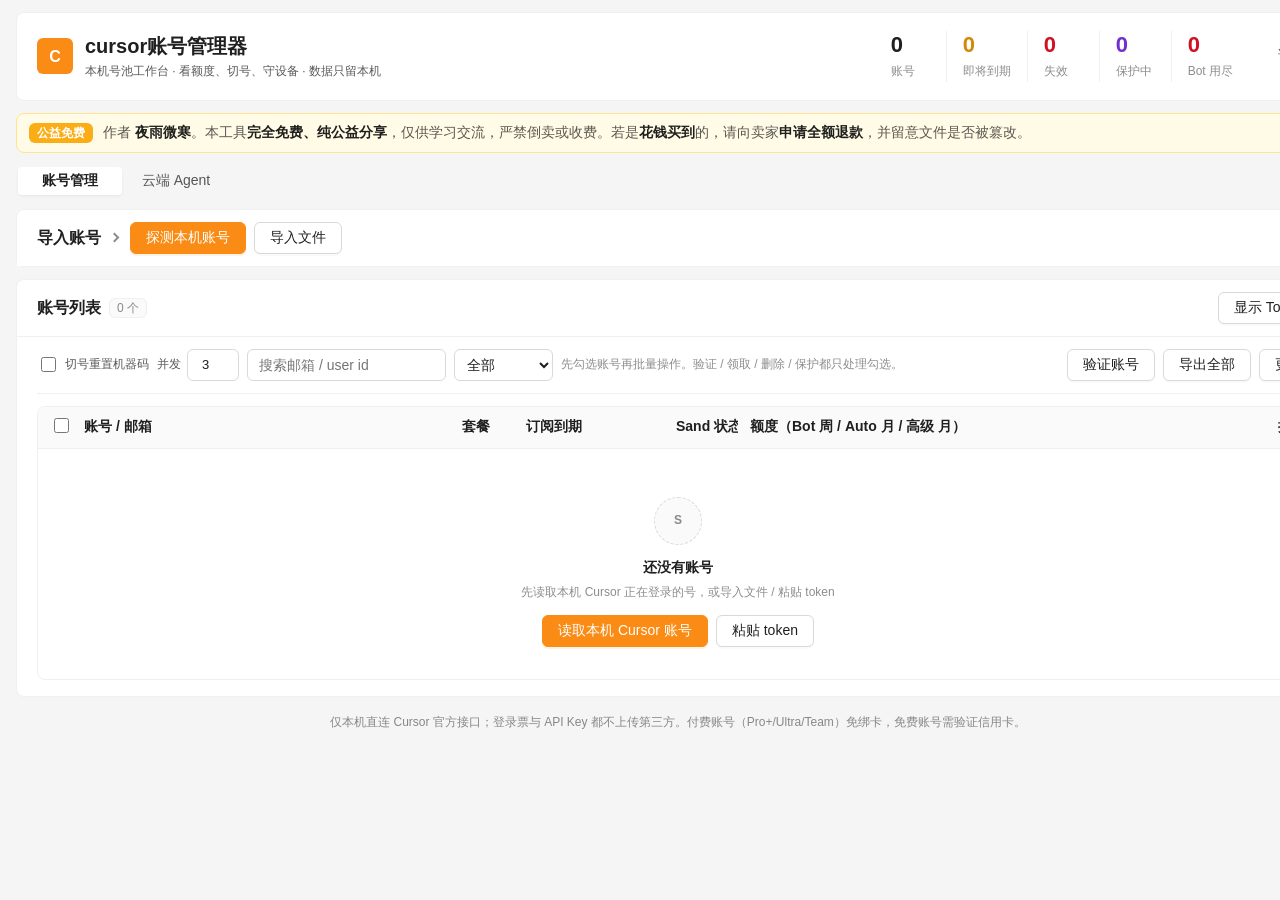
==== web/index.html @ 1f581cea "Add Grok Bot login, ops UI polish, and macOS packaging improvements. Support writing Grok Bot native" ====
<!doctype html>
<html lang="zh-CN">
<head>
<meta charset="utf-8" />
<meta name="viewport" content="width=device-width, initial-scale=1" />
<title>cursor账号管理器</title>
<link rel="stylesheet" href="style.css" />
</head>
<body>
  <main>
    <header class="glass hero">
      <div class="hero-title">
        <div class="logo">C</div>
        <div>
          <h1>cursor账号管理器 <span class="ver" id="appVersion"></span></h1>
          <p class="sub">本机号池工作台 · 看额度、切号、守设备 · 数据只留本机</p>
        </div>
      </div>
      <div class="hero-side">
        <div class="hero-stats">
          <div class="stat" data-filter="all" role="button" tabindex="0" title="显示全部账号"><b id="statTotal">0</b><span>账号</span></div>
          <div class="stat" data-filter="expiring" role="button" tabindex="0" title="只看 7 天内到期"><b id="statExpiring">0</b><span>即将到期</span></div>
          <div class="stat" data-filter="dead" role="button" tabindex="0" title="只看失效"><b id="statDead">0</b><span>失效</span></div>
          <div class="stat" data-filter="guarding" role="button" tabindex="0" title="只看保护中"><b id="statGuard">0</b><span>保护中</span></div>
          <div class="stat" data-filter="botFull" role="button" tabindex="0" title="只看 Bot 用尽"><b id="statBotFull">0</b><span>Bot 用尽</span></div>
        </div>
        <button type="button" class="btn ghost icon-btn" id="btnHelp" title="使用说明">说明</button>
      </div>
    </header>

    <div class="notice glass" id="freeNotice" role="note">
      <span class="notice-tag">公益免费</span>
      <span>作者 <b>夜雨微寒</b>。本工具<b>完全免费、纯公益分享</b>，仅供学习交流，严禁倒卖或收费。若是<b>花钱买到</b>的，请向卖家<b>申请全额退款</b>，并留意文件是否被篡改。</span>
      <button type="button" class="btn ghost tiny" id="btnHideNotice">收起</button>
    </div>

    <nav class="tab-bar glass" role="tablist" aria-label="功能页">
      <button type="button" class="tab-btn active" id="tabAccounts" role="tab" aria-selected="true" aria-controls="paneAccounts" data-tab="accounts">账号管理</button>
      <button type="button" class="tab-btn" id="tabAgents" role="tab" aria-selected="false" aria-controls="paneAgents" data-tab="agents">云端 Agent</button>
    </nav>

    <div class="tab-pane" id="paneAccounts" role="tabpanel" aria-labelledby="tabAccounts">
    <section class="glass card is-collapsed" id="importCard">
      <div class="card-head">
        <button type="button" class="card-toggle" id="btnToggleImport" aria-expanded="false" aria-controls="importBody" title="展开或收起导入框">
          <span class="card-toggle-title">导入账号</span>
          <span class="chev" aria-hidden="true"></span>
        </button>
        <div class="actions">
          <button class="btn primary" id="btnDetectLocal">探测本机账号</button>
          <button class="btn" id="btnImportFile">导入文件</button>
        </div>
      </div>
      <div class="import-body" id="importBody">
      <div class="dropzone">
        <textarea id="tokenInput" spellcheck="false"
          placeholder="粘贴 token，每行一个。支持：&#10;邮箱----user_01XXXX::eyJ...&#10;user_01XXXX::eyJ... 或裸 JWT&#10;也可直接粘贴 JSON / 点「导入文件」。"></textarea>
      </div>
      <div class="row-actions">
        <button class="btn primary" id="btnAddText">添加到列表</button>
        <label class="conc" title="导入后立刻联网验证这些号：是否有效、邮箱、套餐、订阅剩余时间、Bot / Auto / 高级 用量">
          <input type="checkbox" id="autoVerifyChk" checked /> 导入后自动验证
        </label>
        <span class="hint" id="importHint">支持批量多行或多个 JSON；「邮箱----token」会直接认出邮箱。</span>
      </div>
      </div>
    </section>

    <section class="glass card" id="accountsCard">
      <div class="card-head">
          <h2>账号列表 <span class="pill idle" id="countPill">0 个</span> <span class="pill guard" id="guardGlobal" role="button" tabindex="0" title="本机设备保护运行中：点击从右侧打开抽屉。关闭抽屉不会停止保护。" hidden></span></h2>
          <div class="actions">
            <button type="button" class="btn" id="btnShowTokens" aria-pressed="false" title="在账号格分别显示 Worksession token 与 refresh_token，可单独复制">显示 Token</button>
          </div>
      </div>
      <div class="toolbar">
        <div class="toolbar-opts">
          <label class="conc" title="切号时同时重置本机机器码，防止多个小号被 Cursor 关联">
            <input type="checkbox" id="resetMidChk" /> 切号重置机器码
          </label>
          <label class="conc">并发
            <input type="number" id="concInput" min="1" max="10" value="3" />
          </label>
          <input type="search" id="acctSearch" placeholder="搜索邮箱 / user id" autocomplete="off" />
          <select id="acctFilter" title="筛选账号。付费含 Pro / Pro+ / Ultra / Team；Free 只含已验证的免费套餐">
            <option value="all">全部</option>
            <option value="paid">付费账户</option>
            <option value="free">Free 账号</option>
            <option value="local">本机</option>
            <option value="guarding">保护中</option>
            <option value="dead">失效</option>
            <option value="expiring">即将到期</option>
            <option value="botFull">Bot 用尽</option>
            <option value="card">需绑卡</option>
          </select>
          <span class="hint" id="selHint">先勾选账号再批量操作。验证 / 领取 / 删除 / 保护都只处理勾选。</span>
        </div>
        <div class="toolbar-acts">
          <button class="btn" id="btnVerify" title="验证勾选账号是否有效，并刷新邮箱、套餐、订阅剩余、三池用量、云端登录会话。不做领取。">验证账号</button>
          <button class="btn" id="btnExport" title="全部导出为 txt：先按套餐分大类，大类里再分「未用 Bot / 已用 Bot / 不续费」">导出全部</button>
          <details class="toolbar-more" id="toolbarMore">
            <summary class="btn">更多</summary>
            <div class="toolbar-more-menu">
              <button type="button" class="btn" id="btnClaimAll" title="给勾选账号领取 Sand（Grok Bot）资格；已开通的会跳过">批量领取</button>
              <button type="button" class="btn" id="btnGuardSel" title="给勾选账号开启本机设备保护">批量保护</button>
              <button type="button" class="btn" id="btnGuardStopSel" title="停止勾选账号的本机设备保护">停止选中保护</button>
              <button type="button" class="btn danger" id="btnRemoveSel" title="删除勾选的账号">删除选中</button>
              <button type="button" class="btn danger" id="btnClear" title="清空列表里的全部账号">清空全部</button>
            </div>
          </details>
        </div>
      </div>
      <div class="progress-wrap" id="progressWrap" hidden>
        <div class="progress"><i id="progressBar"></i></div>
        <span class="hint" id="progressText"></span>
      </div>
      <div class="table-wrap">
        <table>
          <thead>
            <tr>
              <th class="col-chk"><input type="checkbox" id="chkAll" title="全选/取消" /></th>
              <th class="sortable" data-sort="added" title="本机当前登录的账号固定在最上面，其余按导入时间，新的在上">账号 / 邮箱</th>
              <th>套餐</th>
              <th class="sortable" data-sort="remain" title="按剩余时间排序">订阅到期</th>
              <th>Sand 状态</th>
              <th class="col-quota sortable" data-sort="bot" title="按 Bot 周用量排序">额度（Bot 周 / Auto 月 / 高级 月）</th>
              <th class="col-act">操作</th>
            </tr>
          </thead>
          <tbody id="rows"></tbody>
        </table>
        <div class="empty" id="emptyHint">
          <span class="empty-mark">S</span>
          <b>还没有账号</b>
          <span>先读取本机 Cursor 正在登录的号，或导入文件 / 粘贴 token</span>
          <div class="empty-acts">
            <button type="button" class="btn primary" id="btnEmptyDetect">读取本机 Cursor 账号</button>
            <button type="button" class="btn" id="btnEmptyPaste">粘贴 token</button>
          </div>
        </div>
        <div class="empty" id="filterEmpty" hidden>
          <b>没有符合条件的账号</b>
          <span>试试清空搜索或换一个筛选</span>
        </div>
      </div>
    </section>
    </div>

    <div class="tab-pane" id="paneAgents" role="tabpanel" aria-labelledby="tabAgents" hidden>
    <section class="glass card" id="agentsCard">
      <div class="card-head">
        <h2>云端 Agent <span class="pill idle" id="apiKeyCountPill">0 把密钥</span></h2>
      </div>
      <div class="dropzone">
        <textarea id="apiKeyInput" spellcheck="false"
          placeholder="粘贴 Cursor API Key，每行一把。形如 crsr_...&#10;在 Dashboard → API Keys 创建：https://cursor.com/dashboard/api"></textarea>
      </div>
      <div class="row-actions">
        <button class="btn primary" id="btnAddApiKey" title="用 /v1/me 校验后存到本机">添加密钥</button>
        <span class="hint">密钥只存本机（与账号同一目录，Windows 走 DPAPI）。上次粘贴的内容会留在输入框，完整密钥不会出现在下面的列表里。</span>
      </div>
      <div id="apiKeyList"></div>
      <div class="empty" id="apiKeyEmpty">
        <span class="empty-mark">A</span>
        <b>还没有 API Key</b>
        <span>粘贴 crsr_ 密钥后点「添加密钥」，即可列出并清理该账号下的云端 Agent</span>
      </div>
    </section>
    </div>

    <p class="foot">仅本机直连 Cursor 官方接口；登录票与 API Key 都不上传第三方。付费账号（Pro+/Ultra/Team）免绑卡，免费账号需验证信用卡。</p>
  </main>

  <div class="modal-mask" id="helpMask" hidden>
    <div class="modal glass">
      <h2>使用说明</h2>
      <div class="modal-body" id="helpIntro">
        <p>本工具由作者<b>夜雨微寒</b>制作，<b>完全免费</b>，token 只留本机、不上传。严禁倒卖或收费。</p>
        <div class="help-jobs" id="helpJobs"></div>
        <p class="hint">切号会关掉 Cursor；刷登录票会多一台 Desktop App；保护/踢设备不可逆。</p>
      </div>
      <p class="help-more-row"><button type="button" class="btn" id="btnHelpDetail">详细规则</button></p>
      <div class="modal-body" id="helpDetail" hidden>
        <p><b>公益免费声明</b></p>
        <p>本工具由作者<b>夜雨微寒</b>制作，完全免费、纯公益分享，仅供学习交流，严禁倒卖或收费。若你是<b>付费购买</b>得到的，请立即向卖家<b>申请退款</b>——作者夜雨微寒从不收费，付费即被倒卖，并注意甄别文件是否被篡改。</p>
        <p><b>领取规则（按套餐区分）</b></p>
        <ul>
          <li><b>免费 Free 账号</b>：领取 Sand 需要<b>自行手动绑定信用卡</b>。点该账号那一行的<b>「网页领取」</b>，会用它的登录态打开浏览器直接到领取页，你在浏览器里完成绑卡即可。</li>
          <li><b>Pro / Pro+ / Ultra 账号</b>：<b>套餐自带 Sand 资格</b>（Cursor 资格接口返回「付费套餐自动授予」），所以刚导入、一验证就显示「已开通 · 套餐自带」——这不是领取动作，验证是只读的。「领取」对这类号只是再确认一次，会提示「本来就已开通」。</li>
          <li><b>Team 账号</b>：走团队通道，「领取」会自动带 teamId 申请开通。</li>
        </ul>
        <p><b>常用操作</b></p>
        <ul>
          <li><b>导入账号</b>：粘贴 access_token / ws token / <code>邮箱----token</code>（每行一个），或「导入文件」选 cursor_accounts_*.json。导入后<b>自动验证</b>：识别邮箱、套餐、订阅剩余时间、三池用量。账号与状态都会自动保存，下次打开无需重导。</li>
          <li><b>验证账号</b>：只做检查，不领取（不会碰任何领取接口）。判定 token 是否有效（过期 / 被服务端拒绝会标「失效」），读取 Sand 资格状态、套餐、订阅剩余、三池用量。「Sand 状态」列的「已开通」来自 Cursor 的资格接口，下面小字会写「套餐自带」或「本次领取」。</li>
          <li><b>批量操作</b>：验证 / 领取 / 删除 / 保护都<b>只处理勾选</b>的账号，未勾选时按钮不可点。顶部「更多」里还有清空全部。</li>
          <li><b>删除选中</b>：删除勾选的账号；「清空全部」删列表里所有号（需确认个数）。</li>
          <li><b>探测 Refresh / 刷新登录票</b>：从本机 Cursor 或号池整行记录 refresh_token；「刷登录票」向官方 OAuth 换新票，不踢设备。「刷票并踢旧」必须先换票成功，再立刻踢掉本工具原来那条客户端（官方换票会新开一台 Desktop App）；不会踢 Cursor IDE。<b>切号</b>默认先换新票再写入本机 Cursor，这样「本机」会落在最新那台设备上；取消勾选「先刷新登录票」则只切列表里当前这张票。</li>
          <li><b>显示 Token</b>：点「账号列表」标题右侧的按钮，或某一行「登录票」菜单里的「显示 Token」。会分别展示 Worksession（<code>user_id::jwt</code>）和 Refresh，可单独复制。默认关闭。</li>
          <li><b>进控制台</b>：用该账号登录态打开隔离浏览器到 Cursor 控制台（dashboard/spending），可直接看用量 / 账单 / 设置。每个账号一个独立浏览器 profile，不影响你日常浏览器的登录。</li>
          <li><b>查看设备</b>：用该号已有的登录票（token）直接调官方接口，<b>不必每次浏览器登录</b>。对应 dashboard Settings → Active Sessions；可勾选后<b>踢掉所选</b>，也可单台踢下线（与官网 Revoke 相同，成功后应立刻从列表消失）。刷登录票新开的 Desktop App 会标<b>刚换票</b>，并排到本机 / 本工具后面、比其它设备靠前（官方接口通常把它放在列表末尾）。若被网站人机校验拦截，点一次<b>「打开 / 显示浏览器」</b>即可：每个账号只开一扇隔离窗口，之后检测和踢下线都复用它，不会每 30 秒再开新窗口。请保持 cursor.com 标签不要关。接口不提供电脑名或 IP。若该号正在本机 Cursor 登录，会用本机 JWT 的签发时间去对客户端创建时间：对上恰好一条就标<b>本机</b>（共号多台客户端时也能认），并记住这台机器的机器码与 sessionId；对不上才退回「一条客户端=本机 / 多条=可能是本机」。切号重置机器码后需重新对上一次。</li>
          <li><b>本机设备保护</b>：账号列表每行点「本机保护」从<b>右侧抽出抽屉</b>；<b>一键本机保护在抽屉里</b>，须先在本机 Cursor 登录该号。保护运行中也是打开抽屉，<b>停止保护在抽屉里</b>。开启前<b>勾选要保留的设备</b>，可用「全选保留 / 全不选 / 只留本机」，再点<b>立即删除未勾选</b>马上踢掉其余设备；也可设置<b>检测间隔（秒，默认 30）</b>后启动持续保护。抽屉里的<b>「检测登录时间」</b>会再弹一层设间隔（默认 120 秒）：把设备创建时间与本机现在比对，落在间隔内的标<b>刚登录</b>，并<b>清空原勾选、只勾这些刚登录设备</b>。<b>一键本机保护</b>用本机 Cursor 登录票的签发时间对上那条客户端，必要时连同本工具自己的会话一起保留，<b>不会再靠刷登录票认设备</b>。刷票会另开一条客户端，旧逻辑会把它当成「本机」把 Cursor 踢掉。对不上唯一一条 Cursor 客户端则不开保护。<b>可同时保护多个账号</b>：表格勾选后点「更多 → 批量保护」，每个号自动保留当前在线设备（有上次勾选则沿用），之后新登录会被踢；「停止选中保护」停勾选的号。顶部「保护中 N 个账号」可打开抽屉，多号时抽屉里可切换。点遮罩或「关闭」只收起抽屉，<b>不会停止保护</b>。保留名单不能为空；踢掉本工具自己用的那张登录票后，保护最多约 10 分钟失效并自动停止。重启本工具后需要重新点「本机保护」或再批量开启（会回填上次的勾选与间隔）。</li>
          <li><b>云端 Agent</b>：在顶部「云端 Agent」页。与登录票账号列表独立。把 Cursor Dashboard → <a href="https://cursor.com/dashboard/api" target="_blank" rel="noopener">API Keys</a> 里创建的用户密钥（<code>crsr_...</code>）粘贴进来，按密钥列出该账号下全部 Cloud Agent（含已归档）。列表每行可单独删除；「一键清理」会<b>永久删除</b>这把密钥下的全部 Agent，不可恢复，删除前会弹出数量确认。密钥只存本机、不上传；列表不显示完整密钥，输入框会记住上次粘贴的内容。</li>
        </ul>
        <p><b>额度怎么看</b></p>
        <ul>
          <li><b>Bot 周用量</b>：Sand（Grok Bot）专属额度，<b>每周重置</b>；来自 GetSandUsageStatus。</li>
          <li><b>Auto 月用量</b> / <b>高级(API) 月用量</b>：账单月内两个独立的池子，来自 usage-summary。三者互不相加；Cursor 自己的「总用量」是两池加权混合值，这里不再当用量显示。</li>
          <li><b>按量付费</b>：若出现「已扣 $x」，说明该号已开 on-demand 并产生了真实账单。</li>
        </ul>
      </div>
      <label class="modal-check"><input type="checkbox" id="helpHide" /> 不再显示</label>
      <div class="modal-actions"><button class="btn primary" id="helpOk">知道了</button></div>
    </div>
  </div>

  <div class="modal-mask" id="sessionMask" hidden>
    <div class="modal glass">
      <h2 id="sessionTitle">登录设备</h2>
      <p class="hint modal-sub" id="sessionSub"></p>
      <div class="modal-body" id="sessionBody"></div>
      <p class="hint modal-foot">对应 Settings → Active Sessions。刷票新开的客户端会标「刚换票」并排到前面。勾选后可「踢掉所选」，成功后应立刻从列表消失。接口不提供电脑名或 IP。</p>
      <div class="modal-actions">
        <button class="btn" id="sessionBrowser" title="用该账号登录态打开官方会话页，可过校验或手动踢设备">浏览器打开</button>
        <button class="btn" id="sessionRefresh" title="重新拉取云端登录设备">刷新</button>
        <button class="btn primary" id="sessionOk">关闭</button>
      </div>
    </div>
  </div>

  <div class="modal-mask nested" id="loginDetectMask" hidden>
    <div class="modal glass quit" role="dialog" aria-labelledby="loginDetectTitle">
      <h2 id="loginDetectTitle">检测登录时间</h2>
      <p class="hint">把每台设备的创建时间与本机现在比对。落在间隔内的会标「刚登录」，并清空原勾选、只勾这些刚登录设备（接口没有电脑名）。</p>
      <label class="conc" for="loginDetectSec">间隔
        <input type="number" id="loginDetectSec" min="5" max="3600" step="5" value="120" />
        秒内
      </label>
      <div class="modal-actions">
        <button type="button" class="btn" id="loginDetectCancel">取消</button>
        <button type="button" class="btn primary" id="loginDetectOk">开始检测</button>
      </div>
    </div>
  </div>

  <div class="modal-mask" id="menuMask" hidden>
    <div class="modal glass sheet" role="dialog" aria-modal="true" aria-labelledby="menuTitle">
      <div class="sheet-head">
        <div class="sheet-head-text">
          <h2 id="menuTitle">操作</h2>
          <p class="hint modal-sub" id="menuSub"></p>
          <div class="menu-meta" id="menuMeta"></div>
        </div>
        <button type="button" class="btn ghost tiny" id="menuClose">关闭</button>
      </div>
      <div id="menuBody"></div>
    </div>
  </div>

  <div class="modal-mask" id="quitMask" hidden>
    <div class="modal glass quit">
      <h2>退出确认</h2>
      <p class="hint">确定关闭 cursor账号管理器？</p>
      <div class="modal-actions">
        <button type="button" class="btn" id="quitCancel">取消</button>
        <button type="button" class="btn danger" id="quitOk">关闭应用</button>
      </div>
    </div>
  </div>

  <div class="modal-mask nested" id="switchConfirmMask" hidden>
    <div class="modal glass quit" role="dialog" aria-labelledby="switchConfirmTitle" aria-describedby="switchConfirmBody">
      <h2 id="switchConfirmTitle">切号确认</h2>
      <div id="switchConfirmBody">
        <p class="hint">确定把本机 Cursor 切到该账号？会先关掉当前 Cursor，写入登录态后再自动重启。</p>
      </div>
      <div id="switchConfirmOpts">
        <label class="modal-check"><input type="checkbox" id="switchRefreshFirstChk" checked /> 先刷新登录票再写入本机 Cursor</label>
        <label class="modal-check"><input type="checkbox" id="switchKickOldChk" checked /> 踢掉刷新前本工具的旧客户端（不会踢 Cursor IDE）</label>
      </div>
      <label class="modal-check" id="loginBotUrlWrap" hidden>
        Grok Bot 授权链接（loginDeepControl，不要在网页点 Sign in）
        <textarea id="loginBotUrlInput" rows="2" spellcheck="false" placeholder="https://cursor.com/loginDeepControl?challenge=…&uuid=…"></textarea>
      </label>
      <div class="modal-actions">
        <button type="button" class="btn" id="switchConfirmCancel">取消</button>
        <button type="button" class="btn primary" id="switchConfirmOk">确认切号</button>
      </div>
    </div>
  </div>

  <div class="modal-mask drawer-mask" id="guardMask" hidden>
    <aside class="glass card drawer" id="guardCard" role="dialog" aria-modal="true" aria-labelledby="guardTitle">
      <div class="drawer-head">
        <div class="drawer-title">
          <h2 id="guardTitle">本机保护</h2>
          <p class="drawer-email" id="guardEmail"></p>
        </div>
        <div class="drawer-head-acts">
          <button class="btn" id="guardCancel" title="关闭抽屉，不影响已启动的保护">关闭</button>
          <button class="btn guard" id="guardPinLocal" hidden title="用本机 Cursor 登录票认 IDE，必要时连同本工具会话一起保留">一键本机保护</button>
          <button class="btn primary" id="guardStart">启动保护</button>
          <button class="btn danger" id="guardStop" hidden>停止保护</button>
        </div>
      </div>
      <div class="drawer-tools" id="guardOpts">
        <button class="btn tiny" id="guardRefresh" title="重新拉取云端登录设备">刷新</button>
        <button class="btn tiny" id="guardBrowser" title="用该账号登录态打开官方会话页，可过校验或手动踢设备">浏览器打开</button>
        <button class="btn tiny" id="guardDetect" title="比对创建时间，标出刚登录设备，并改勾这些设备">检测登录时间</button>
        <label class="conc guard-interval" for="guardInterval" title="保护开启后每隔这么多秒拉一次云端设备列表">
          间隔
          <input type="number" id="guardInterval" min="5" max="3600" step="5" value="30" />
          秒
        </label>
      </div>
      <p class="hint guard-sub" id="guardSub"></p>
      <div class="guard-body" id="guardBody"></div>
    </aside>
  </div>

  <div class="toast" id="toast" hidden></div>
  <script src="app.js"></script>
</body>
</html>
---- web/style.css ----
/* 地图帮品牌令牌（2026统一规范文档/设计规范/02_设计令牌.md） */
:root {
  --brand: #fa8c16;
  --brand-hover: #ffa940;
  --brand-dark: #d46b08;
  --brand-heavy: #ad4e00;
  --brand-rgb: 250, 140, 22;
  --brand-light: #ffc069;
  --brand-soft: #fff7e6;
  --brand-soft-strong: #ffe7ba;
  --brand-line: #ffd591;
  --brand-tint: #fffbf5;
  --brand-action: var(--brand-heavy);
  --brand-action-hover: var(--brand-dark);
  --brand-action-active: var(--brand-dark);

  --ink: rgba(0, 0, 0, 0.88);
  --ink-secondary: rgba(0, 0, 0, 0.65);
  --muted: rgba(0, 0, 0, 0.45);
  --ink-disabled: rgba(0, 0, 0, 0.25);
  --border: #d9d9d9;
  --line: #f0f0f0;
  --surface: #ffffff;
  --surface-soft: #fafafa;
  --layout-bg: #f5f5f5;

  --success: #52c41a;
  --success-dark: #389e0d;
  --success-bg: #f6ffed;
  --success-line: #b7eb8f;
  --danger: #ff4d4f;
  --danger-dark: #cf1322;
  --danger-bg: #fff2f0;
  --danger-line: #ffccc7;
  --warning: #faad14;
  --warning-dark: #d48806;
  --warning-bg: #fffbe6;
  --warning-line: #ffe58f;
  --info: #1677ff;
  --info-dark: #0958d9;
  --info-bg: #e6f4ff;
  --info-line: #91caff;
  --viz-4: #722ed1;

  --radius-sm: 6px;
  --radius-md: 8px;
  --radius-lg: 12px;
  --radius-pill: 999px;
  --control-h-sm: 24px;
  --control-h: 32px;
  --control-h-lg: 40px;
  --font-sans: -apple-system, BlinkMacSystemFont, "Segoe UI", Roboto, "PingFang SC",
    "Hiragino Sans GB", "Microsoft YaHei", "Helvetica Neue", Arial, sans-serif;
  --font-mono: "SF Mono", Consolas, "Liberation Mono", Menlo, monospace;
  --shadow-sm: 0 1px 2px rgba(0, 0, 0, 0.03), 0 1px 6px -1px rgba(0, 0, 0, 0.02), 0 2px 4px rgba(0, 0, 0, 0.02);
  --shadow-md: 0 6px 16px 0 rgba(0, 0, 0, 0.08), 0 3px 6px -4px rgba(0, 0, 0, 0.12), 0 9px 28px 8px rgba(0, 0, 0, 0.05);
  --shadow-btn: 0 2px 0 rgba(0, 0, 0, 0.02);
  --shadow-btn-primary: 0 2px 0 rgba(250, 140, 22, 0.1);
  --focus-ring: 0 0 0 2px rgba(250, 140, 22, 0.2);
  --space-1: 4px;
  --space-2: 8px;
  --space-3: 12px;
  --space-4: 16px;
  --space-5: 20px;
  --space-6: 24px;
  --dur-fast: 150ms;
  --dur: 200ms;
  --z-dropdown: 1000;
  --z-sticky: 1020;
  --z-modal: 1050;
  --z-toast: 1080;
  --shadow-lg: 0 12px 32px rgba(0, 0, 0, 0.12), 0 4px 12px rgba(0, 0, 0, 0.08);

  --ink-soft: var(--ink-secondary);
  --ink-faint: var(--muted);
  --ok: var(--success-dark);
  --warn: var(--warning-dark);
  --bad: var(--danger-dark);
  --guard: var(--viz-4);
  --field: var(--surface);
  --field-edge: var(--border);
  --blue: var(--brand);
  --blue-deep: var(--brand-dark);
  --radius: var(--radius-md);
}

* { box-sizing: border-box; }

body {
  margin: 0;
  min-height: 100vh;
  color: var(--ink);
  font-family: var(--font-sans);
  font-size: 14px;
  font-weight: 400;
  line-height: 1.57;
  background: var(--layout-bg);
  -webkit-font-smoothing: antialiased;
}

.aurora, .blob { display: none; }

main {
  position: relative;
  z-index: 1;
  max-width: none;
  margin: 0;
  padding: var(--space-3) var(--space-4) var(--space-5);
  display: grid;
  gap: var(--space-3);
}

.glass {
  background: var(--surface);
  border: 1px solid var(--line);
  border-radius: var(--radius-md);
}

.hero {
  padding: var(--space-4) var(--space-5);
  display: flex;
  align-items: center;
  justify-content: space-between;
  gap: var(--space-4);
  flex-wrap: wrap;
}
.hero-title { display: flex; align-items: center; gap: var(--space-3); min-width: 0; }
.logo {
  width: 36px;
  height: 36px;
  border-radius: var(--radius-sm);
  flex: none;
  display: grid;
  place-items: center;
  color: #fff;
  font-weight: 600;
  font-size: 16px;
  background: var(--brand);
  border: 0;
}
h1 {
  margin: 0;
  font-size: 20px;
  font-weight: 600;
  line-height: 1.4;
}
.sub { margin: 2px 0 0; color: var(--ink-secondary); font-size: 12px; line-height: 1.5; }
.ver {
  margin-left: 6px;
  font-size: 12px;
  font-weight: 500;
  color: var(--muted);
  vertical-align: middle;
}

.hero-side { display: flex; align-items: center; gap: var(--space-4); flex-wrap: wrap; }
.hero-stats {
  display: flex;
  align-items: stretch;
  gap: 0;
  padding: 2px 0;
}
.stat {
  min-width: 72px;
  padding: 0 var(--space-4);
  text-align: left;
  border-radius: 0;
  background: transparent;
  border: 0;
  border-right: 1px solid var(--line);
  cursor: pointer;
}
.stat:last-child { border-right: 0; }
.stat:hover b, .stat.is-on b { color: var(--brand-dark); }
.stat.is-on span { color: var(--brand-dark); }
.stat b {
  display: block;
  font-size: 22px;
  font-weight: 600;
  color: var(--ink);
  line-height: 1.3;
  font-variant-numeric: tabular-nums;
}
.stat span { font-size: 12px; color: var(--muted); line-height: 1.5; }
#statExpiring { color: var(--warning-dark); }
#statGuard { color: var(--guard); }
#statBotFull { color: var(--danger-dark); }
#statDead { color: var(--danger-dark); }

.card { padding: var(--space-4) var(--space-5); }
.card-head {
  display: flex;
  align-items: center;
  justify-content: space-between;
  gap: var(--space-3);
  margin: calc(-1 * var(--space-4)) calc(-1 * var(--space-5)) var(--space-3);
  padding: var(--space-3) var(--space-5);
  background: var(--surface);
  border-bottom: 1px solid var(--line);
  border-radius: var(--radius-md) var(--radius-md) 0 0;
}
.card-head h2,
.card-toggle-title {
  margin: 0;
  font-size: 16px;
  font-weight: 600;
  line-height: 1.5;
  display: flex;
  align-items: center;
  gap: var(--space-2);
}
.actions { display: flex; gap: 8px; flex-wrap: wrap; }

.card-toggle {
  display: flex;
  align-items: center;
  gap: 8px;
  margin: 0;
  padding: 0;
  border: 0;
  background: none;
  color: inherit;
  font: inherit;
  cursor: pointer;
  min-width: 0;
}
.card-toggle .chev {
  flex: none;
  width: 7px;
  height: 7px;
  margin-left: 2px;
  border-right: 2px solid var(--muted);
  border-bottom: 2px solid var(--muted);
  transform: rotate(45deg);
  transition: transform var(--dur) ease;
}
#importCard.is-collapsed .card-toggle .chev { transform: rotate(-45deg); }
#importCard.is-collapsed {
  padding-bottom: 0;
}
#importCard.is-collapsed .card-head {
  margin-bottom: 0;
  border-bottom: none;
  justify-content: flex-start;
}
#importCard.is-collapsed .import-body { display: none; }

.dropzone {
  border: 1px dashed var(--border);
  border-radius: var(--radius-md);
  background: var(--surface-soft);
  padding: 4px;
  transition: border-color var(--dur) ease, background var(--dur) ease;
}
.dropzone:focus-within {
  border-style: solid;
  border-color: var(--brand);
  background: var(--surface);
  box-shadow: var(--focus-ring);
}
textarea {
  width: 100%;
  min-height: 72px;
  resize: vertical;
  color: var(--ink);
  font-family: var(--font-mono);
  font-size: 12px;
  line-height: 1.6;
  padding: 8px 12px;
  border-radius: var(--radius-sm);
  border: 0;
  background: transparent;
}
textarea:focus { outline: none; }

.row-actions { display: flex; align-items: center; gap: 12px; margin-top: 12px; flex-wrap: wrap; }
.hint { color: var(--muted); font-size: 12px; }

.btn {
  display: inline-flex;
  align-items: center;
  justify-content: center;
  gap: 4px;
  font: inherit;
  font-size: 14px;
  font-weight: 400;
  cursor: pointer;
  white-space: nowrap;
  height: var(--control-h);
  padding: 0 15px;
  border-radius: var(--radius-sm);
  border: 1px solid var(--border);
  background: var(--surface);
  color: var(--ink);
  box-shadow: var(--shadow-btn);
  transition: color var(--dur) ease, border-color var(--dur) ease, background var(--dur) ease, opacity var(--dur) ease;
}
.btn:hover { color: var(--brand); border-color: var(--brand); }
.btn:focus-visible { outline: none; box-shadow: var(--focus-ring); }
.btn:disabled { opacity: 0.45; cursor: not-allowed; color: var(--ink-disabled); border-color: var(--line); background: var(--surface-soft); }
.btn.primary {
  color: #fff;
  border-color: var(--brand);
  background: var(--brand);
  box-shadow: var(--shadow-btn-primary);
}
.btn.primary:hover { color: #fff; background: var(--brand-hover); border-color: var(--brand-hover); }
.btn.primary:active { background: var(--brand-dark); border-color: var(--brand-dark); }
.btn.ghost {
  background: transparent;
  border-color: transparent;
  box-shadow: none;
  color: var(--ink-secondary);
}
.btn.ghost:hover { background: var(--surface-soft); color: var(--ink); }
.icon-btn { padding: 0 12px; }
.btn.tiny { height: var(--control-h-sm); padding: 0 7px; font-size: 12px; }
.btn.danger { color: var(--danger); border-color: var(--danger); background: var(--surface); }
.btn.danger:hover { color: #fff; background: var(--danger); border-color: var(--danger); }
.btn.guard { color: var(--guard); border-color: #d3adf7; background: var(--surface); }
.btn.guard:hover { border-color: var(--guard); color: var(--guard); background: #f9f0ff; }
.btn.guarding { background: #f9f0ff; border-color: #d3adf7; }

.progress-wrap { display: flex; align-items: center; gap: var(--space-3); margin: 0 0 var(--space-3); }
.progress {
  flex: 1;
  height: 6px;
  border-radius: var(--radius-pill);
  background: var(--line);
  overflow: hidden;
  border: 0;
}
.progress > i {
  display: block;
  height: 100%;
  width: 0;
  border-radius: inherit;
  background: var(--brand);
  transition: width var(--dur) ease;
}

.table-wrap { position: relative; overflow-x: auto; border: 1px solid var(--line); border-radius: var(--radius-md); background: var(--surface); }
table { width: 100%; border-collapse: collapse; table-layout: fixed; min-width: 1280px; }
thead th {
  position: sticky;
  top: 0;
  z-index: 1;
  text-align: left;
  font-size: 14px;
  font-weight: 600;
  white-space: nowrap;
  color: var(--ink);
  padding: 8px 12px;
  border-bottom: 1px solid var(--line);
  background: var(--surface-soft);
}
thead th.sortable { cursor: pointer; user-select: none; }
thead th.sortable:hover { color: var(--brand-dark); }
thead th.sortable[aria-sort="ascending"]::after { content: " ↑"; font-weight: 500; color: var(--muted); }
thead th.sortable[aria-sort="descending"]::after { content: " ↓"; font-weight: 500; color: var(--muted); }
thead th:nth-child(2), tbody td:nth-child(2) { width: 30%; }
thead th:nth-child(3), tbody td:nth-child(3) { width: 64px; }
thead th:nth-child(4), tbody td:nth-child(4) { width: 150px; }
thead th:nth-child(5), tbody td:nth-child(5) { width: 74px; }
th.col-quota, td.col-quota { width: 280px; overflow: hidden; }
th.col-act, td.col-act { width: 300px; text-align: right; overflow: hidden; }
td.col-act { white-space: normal; border-left: 1px solid var(--line); }
.act-wrap {
  display: grid;
  grid-template-columns: repeat(2, minmax(0, 1fr));
  gap: 5px;
  width: 100%;
}
.act-wrap .btn {
  width: 100%;
  min-width: 0;
  padding: 0 8px;
  overflow: hidden;
  text-overflow: ellipsis;
}
.row-menu { display: none; }
th.col-chk, td.col-chk { width: 34px; text-align: center; }
.rowchk, #chkAll { width: 15px; height: 15px; accent-color: var(--brand); cursor: pointer; }
.conc { display: inline-flex; align-items: center; gap: 6px; font-size: 12px; color: var(--ink-secondary); }
.conc input[type="number"] {
  width: 52px;
  height: var(--control-h);
  padding: 0 8px;
  border-radius: var(--radius-sm);
  border: 1px solid var(--border);
  background: var(--surface);
  color: var(--ink);
  font-size: 13px;
  text-align: center;
}
.conc input[type="checkbox"] { width: 15px; height: 15px; padding: 0; accent-color: var(--brand); cursor: pointer; }
.conc input[type="number"]:focus {
  outline: none;
  border-color: var(--brand);
  box-shadow: var(--focus-ring);
}
tbody td {
  padding: 8px 12px;
  border-bottom: 1px solid var(--line);
  vertical-align: top;
  font-size: 14px;
  color: var(--ink-secondary);
}
tbody tr:hover td { background: var(--surface-soft); }
tbody tr:has(.rowchk:checked) td { background: var(--brand-soft); }
tbody tr:has(.rowchk:checked):hover td { background: var(--brand-soft-strong); }
.mail { font-weight: 600; color: var(--ink); overflow-wrap: anywhere; }
.uid { color: var(--muted); font-size: 12px; font-family: var(--font-mono); overflow-wrap: anywhere; }
.mono { font-family: var(--font-mono); }
.qmain { white-space: nowrap; }
td.col-act { vertical-align: middle; }

.pill {
  display: inline-flex;
  align-items: center;
  font-size: 12px;
  font-weight: 400;
  padding: 0 7px;
  height: 20px;
  border-radius: var(--radius-sm);
  border: 1px solid var(--line);
  line-height: 18px;
  white-space: nowrap;
  background: var(--surface-soft);
  color: var(--muted);
}
.pill.ok { color: var(--success-dark); background: var(--success-bg); border-color: var(--success-line); }
.pill.warn { color: var(--warning-dark); background: var(--warning-bg); border-color: var(--warning-line); }
.pill.bad { color: var(--danger-dark); background: var(--danger-bg); border-color: var(--danger-line); }
.pill.idle { color: var(--muted); background: var(--surface-soft); border-color: var(--line); }
.pill.info, .pill.run { color: var(--info-dark); background: var(--info-bg); border-color: var(--info-line); }
.pill.amount { color: var(--success-dark); background: var(--success-bg); border-color: var(--success-line); }
.pill.guard {
  color: var(--guard);
  background: #f9f0ff;
  border-color: #d3adf7;
  display: inline-flex;
  align-items: center;
  gap: 5px;
}
.pill.guard .dot {
  width: 6px;
  height: 6px;
  border-radius: 50%;
  background: var(--guard);
  animation: guardPulse 1.6s ease-out infinite;
}
.pill.guard.has-error { color: var(--warning-dark); background: var(--warning-bg); border-color: var(--warning-line); }
.pill.guard.has-error .dot { background: var(--warning-dark); animation: none; }
@keyframes guardPulse { 0%, 100% { opacity: 1; } 50% { opacity: 0.35; } }
.tag-reset {
  flex: none;
  display: inline-flex;
  align-items: center;
  color: var(--success-dark);
  font-size: 11px;
  font-weight: 600;
  line-height: 18px;
  height: 18px;
  background: var(--success-bg);
  border: 1px solid var(--success-line);
  padding: 0 6px;
  border-radius: 4px;
  white-space: nowrap;
}

.toolbar {
  display: flex;
  align-items: center;
  justify-content: space-between;
  gap: 8px 16px;
  flex-wrap: wrap;
  margin: 0 0 12px;
  padding: 0 0 12px;
  border-radius: 0;
  background: transparent;
  border: 0;
  border-bottom: 1px solid var(--line);
}
.toolbar-opts, .toolbar-acts { display: flex; align-items: center; gap: 8px; flex-wrap: wrap; }
#acctSearch {
  height: var(--control-h);
  min-width: 180px;
  flex: 1 1 180px;
  max-width: 280px;
  padding: 0 11px;
  border: 1px solid var(--border);
  border-radius: var(--radius-sm);
  background: var(--surface);
  color: var(--ink);
  font: inherit;
  transition: border-color var(--dur) ease, box-shadow var(--dur) ease;
}
#acctSearch:hover, #acctFilter:hover { border-color: var(--brand); }
#acctSearch:focus, #acctFilter:focus {
  outline: none;
  border-color: var(--brand);
  box-shadow: var(--focus-ring);
}
#acctFilter {
  height: var(--control-h);
  border: 1px solid var(--border);
  border-radius: var(--radius-sm);
  padding: 0 8px;
  background: var(--surface);
  color: var(--ink);
  font: inherit;
  transition: border-color var(--dur) ease, box-shadow var(--dur) ease;
}
.toolbar-more { position: relative; }
.toolbar-more > summary {
  list-style: none;
  cursor: pointer;
}
.toolbar-more > summary::-webkit-details-marker { display: none; }
.toolbar-more-menu {
  position: absolute;
  right: 0;
  top: calc(100% + 4px);
  z-index: var(--z-dropdown);
  display: grid;
  gap: 0;
  min-width: 168px;
  padding: 4px;
  background: var(--surface);
  border: 1px solid var(--line);
  border-radius: var(--radius-sm);
  box-shadow: var(--shadow-md);
}
.toolbar-more-menu .btn {
  width: 100%;
  justify-content: flex-start;
  height: 32px;
  border: 0;
  box-shadow: none;
  border-radius: 4px;
}
.toolbar-more-menu .btn:hover { background: var(--surface-soft); }

.tab-bar {
  display: inline-flex;
  align-items: stretch;
  gap: 2px;
  width: max-content;
  max-width: 100%;
  padding: 2px;
  background: var(--layout-bg);
  border: 0;
  border-radius: var(--radius-sm);
}
.tab-btn {
  flex: 0 0 auto;
  min-width: 104px;
  height: 28px;
  padding: 0 12px;
  border: 0;
  background: transparent;
  color: var(--ink-secondary);
  font: inherit;
  font-size: 14px;
  font-weight: 400;
  border-radius: 4px;
  cursor: pointer;
  white-space: nowrap;
  box-shadow: none;
}
.tab-btn:hover { color: var(--ink); background: transparent; }
.tab-btn.active {
  color: var(--ink);
  font-weight: 600;
  background: var(--surface);
  box-shadow: var(--shadow-sm);
}
.tab-btn:focus-visible { outline: none; box-shadow: var(--focus-ring); }
.tab-pane { display: grid; gap: var(--space-3); }
.tab-pane[hidden] { display: none !important; }

.notice {
  display: flex;
  align-items: flex-start;
  gap: 10px;
  padding: 8px 12px;
  font-size: 14px;
  line-height: 1.57;
  color: var(--ink-secondary);
  border: 1px solid var(--warning-line);
  background: var(--warning-bg);
}
.notice > span:nth-of-type(2) { flex: 1; min-width: 0; }
.notice .btn { flex: none; margin-left: auto; height: 22px; }
.notice b { color: var(--ink); }
.notice-tag {
  flex: none;
  align-self: center;
  font-size: 12px;
  font-weight: 600;
  color: #fff;
  background: var(--warning);
  border: 0;
  padding: 0 8px;
  height: 20px;
  line-height: 20px;
  border-radius: var(--radius-sm);
  white-space: nowrap;
}

.bar {
  height: 6px;
  border-radius: var(--radius-pill);
  background: var(--line);
  overflow: hidden;
  margin-top: 5px;
}
.bar > i { display: block; height: 100%; background: var(--brand); border-radius: inherit; }

.pools { display: grid; gap: 5px; min-width: 0; }
.pool { display: grid; grid-template-columns: 52px 1fr; column-gap: 6px; align-items: center; }
.pool .pool-k { font-size: 12px; font-weight: 600; color: var(--ink-secondary); white-space: nowrap; }
.pool .pool-v { display: flex; align-items: center; gap: 6px; min-width: 0; }
.pool .pool-v .mono { white-space: nowrap; font-size: 12px; min-width: 44px; font-variant-numeric: tabular-nums; }
.pool .bar { flex: 1 1 auto; margin-top: 0; min-width: 24px; }
.pool.bot .bar > i { background: var(--brand); }
.pool.auto .bar > i { background: var(--success); }
.pool.api .bar > i { background: var(--warning); }
.pool .bar > i.full { background: var(--danger); }
.pool-sub { font-size: 12px; color: var(--muted); margin-top: 3px; white-space: nowrap; overflow: hidden; text-overflow: ellipsis; }

.meta { color: var(--muted); font-size: 12px; display: flex; flex-wrap: wrap; gap: 4px 8px; margin-top: 3px; align-items: center; }
.token-toggle {
  margin-top: 6px;
  display: flex;
  flex-wrap: nowrap;
  align-items: center;
  gap: 5px;
  white-space: nowrap;
}
.token-toggle .btn { width: auto; flex: none; padding: 0 8px; }
tr.token-detail td {
  padding: 8px 16px 14px;
  background: var(--surface-soft);
  border-bottom: 1px solid var(--line);
}
.token-box {
  display: grid;
  grid-template-columns: 1fr 1fr;
  gap: 10px;
  min-width: 0;
}
.token-row {
  display: grid;
  grid-template-columns: 92px minmax(0, 1fr) auto;
  gap: 10px;
  align-items: start;
  padding: 8px 10px;
  background: var(--surface);
  border: 1px solid var(--line);
  border-radius: var(--radius-sm);
  min-width: 0;
}
.token-k { font-size: 11px; font-weight: 600; color: var(--muted); padding-top: 3px; }
.token-v {
  font-family: var(--font-mono);
  font-size: 12px;
  line-height: 1.5;
  color: var(--ink);
  word-break: break-all;
  user-select: all;
}
.token-v.missing { color: var(--muted); user-select: none; }
.token-row .btn { height: 24px; padding: 0 8px; }
.pill.mini { font-size: 11px; padding: 0 7px; }
button.pill {
  font: inherit;
  cursor: pointer;
  appearance: none;
  -webkit-appearance: none;
}
button.pill:disabled { cursor: default; }

.session-list { list-style: none; margin: 0; padding: 0; display: grid; gap: 8px; }
.session-list li {
  padding: 10px 12px;
  border-radius: var(--radius-md);
  border: 1px solid var(--line);
  background: var(--surface);
}
.session-list.compact li { padding: 7px 10px; }
.session-list .sid { font-family: var(--font-mono); font-size: 12px; color: var(--ink-secondary); }
.session-row { display: flex; align-items: center; justify-content: space-between; gap: 12px; }
.session-row.confirming { border-color: var(--danger-line); background: var(--danger-bg); flex-wrap: wrap; }
.session-main { min-width: 0; flex: 1; }
.session-head { display: flex; align-items: center; gap: 6px; flex-wrap: wrap; }
.session-row .btn { flex: none; }
.kick-confirm {
  flex: 1 1 100%;
  display: flex;
  align-items: center;
  justify-content: space-between;
  gap: 10px;
  flex-wrap: wrap;
  padding-top: 6px;
  border-top: 1px dashed var(--danger-line);
}
.kick-confirm .hint { color: var(--danger-dark); flex: 1; min-width: 200px; }
.kick-actions { display: flex; gap: 6px; flex: none; }
.session-row.selectable { padding: 0; }
.session-row.selectable.kept { border-color: var(--success-line); background: var(--success-bg); }
.session-row.selectable.picked { border-color: var(--danger-line); background: var(--danger-bg); }
.guard-toolbar, .session-toolbar {
  display: flex;
  flex-wrap: wrap;
  align-items: center;
  gap: 8px;
  margin: 0 0 10px;
}
.guard-toolbar .hint, .session-toolbar .hint { margin: 0; flex: 1 1 160px; }
.guard-switch {
  display: flex;
  flex-wrap: wrap;
  align-items: center;
  gap: 8px;
  margin: 0 0 12px;
}
.guard-switch .hint { margin: 0; }
.session-pick { display: flex; align-items: center; gap: 10px; width: 100%; padding: 10px 12px; cursor: pointer; }
.session-pick input { width: 16px; height: 16px; accent-color: var(--brand); flex: none; cursor: pointer; }
.pick-tag { flex: none; font-size: 12px; font-weight: 600; }
.pick-tag.ok { color: var(--success-dark); }
.pick-tag.bad { color: var(--danger-dark); }
#guardGlobal { cursor: pointer; }
#guardCard.drawer {
  width: min(440px, 100%);
  height: 100%;
  max-height: 100%;
  margin: 0;
  padding: 0;
  display: flex;
  flex-direction: column;
  border: none;
  border-left: 1px solid rgba(114, 46, 209, 0.28);
  border-radius: 0;
  box-shadow: var(--shadow-md);
  animation: drawerIn var(--dur) ease;
  min-height: 0;
  overflow: hidden;
  flex: none;
  background: var(--surface);
}
@keyframes drawerIn {
  from { transform: translateX(100%); }
  to { transform: translateX(0); }
}
#guardCard .drawer-head {
  flex: none;
  display: flex;
  align-items: flex-start;
  justify-content: space-between;
  gap: 12px;
  padding: 14px 16px 12px;
  border-bottom: 1px solid var(--line);
  background: var(--surface);
}
#guardCard .drawer-title { min-width: 0; }
#guardCard .drawer-title h2 {
  margin: 0;
  font-size: 16px;
  font-weight: 600;
  line-height: 1.4;
  display: flex;
  align-items: center;
  gap: 8px;
}
#guardCard .drawer-title h2::before {
  content: "";
  flex: none;
  width: 3px;
  height: 14px;
  border-radius: 2px;
  background: var(--guard);
}
#guardCard .drawer-email {
  margin: 4px 0 0;
  font-size: 12px;
  color: var(--muted);
  overflow: hidden;
  text-overflow: ellipsis;
  white-space: nowrap;
}
#guardCard .drawer-head-acts {
  display: flex;
  flex: none;
  align-items: center;
  gap: 8px;
}
#guardCard .drawer-tools {
  flex: none;
  display: flex;
  flex-wrap: wrap;
  align-items: center;
  gap: 8px;
  padding: 10px 16px 0;
}
#guardCard .drawer-tools.is-running .guard-interval { display: none; }
#guardCard .guard-sub {
  flex: none;
  margin: 8px 16px 0;
}
#guardCard .guard-body {
  flex: 1 1 auto;
  min-height: 0;
  max-height: none;
  overflow: auto;
  padding: 10px 16px 16px;
}
#guardCard .guard-stats { grid-template-columns: repeat(2, 1fr); }
#agentsCard .card-head h2 { color: var(--ink); }
.api-key-block {
  border: 1px solid var(--line);
  border-radius: var(--radius-md);
  background: var(--surface);
  margin-top: 12px;
  overflow: hidden;
}
.api-key-head {
  display: flex;
  align-items: flex-start;
  justify-content: space-between;
  gap: 12px;
  padding: 12px 16px;
  flex-wrap: wrap;
}
.api-key-head .act-wrap {
  display: flex;
  flex-wrap: nowrap;
  flex-shrink: 0;
  align-items: center;
  width: auto;
  min-width: 0;
  gap: 6px;
}
.api-key-head .act-wrap .btn {
  width: auto;
  flex: 0 0 auto;
  white-space: nowrap;
}
.api-key-head .act-wrap .btn.danger {
  grid-column: auto;
}
.agent-table-wrap {
  overflow-x: auto;
  border-top: 1px solid var(--line);
  background: var(--surface-soft);
}
.agent-table-wrap table {
  min-width: 720px;
  table-layout: auto;
}
.agent-table-wrap th,
.agent-table-wrap td {
  font-size: 12px;
  padding: 8px 12px;
}
.agent-table-wrap td.agent-act {
  width: 72px;
  text-align: right;
  white-space: nowrap;
}
.agent-empty, .agent-error {
  margin: 0;
  padding: 10px 16px;
  border-top: 1px solid var(--line);
  font-size: 12px;
}
.agent-error { color: var(--danger-dark); background: var(--danger-bg); }
.guard-opts { display: flex; align-items: center; gap: 12px; margin: 0 0 8px; }
.guard-opts .conc input[type="number"]:disabled { opacity: 0.55; cursor: not-allowed; }
.guard-sub { margin: 0 0 10px; display: flex; align-items: center; gap: 8px; flex-wrap: wrap; }
.guard-body { max-height: min(48vh, 480px); overflow: auto; }
.guard-stats { display: grid; grid-template-columns: repeat(3, 1fr); gap: 8px; margin-bottom: 10px; }
.gstat {
  padding: 8px 12px;
  border-radius: var(--radius-md);
  border: 1px solid var(--line);
  background: var(--surface-soft);
}
.gstat span { display: block; font-size: 12px; color: var(--muted); }
.gstat b { display: block; font-size: 14px; color: var(--ink); font-family: var(--font-mono); font-variant-numeric: tabular-nums; }
.gstat.kicked b { color: var(--danger-dark); }
.guard-sec { margin: 12px 0 6px; font-weight: 600; color: var(--ink); font-size: 14px; }
.modal-state { display: flex; align-items: center; gap: 8px; flex-wrap: wrap; margin: 6px 0 10px; }
.waf-box {
  display: grid;
  gap: 10px;
  margin: 0 0 12px;
  padding: 12px 14px;
  border-radius: var(--radius-md);
  border: 1px solid var(--warning-line);
  background: var(--warning-bg);
}
.waf-box .hint { margin: 0; color: var(--ink-secondary); }
.waf-box .btn { justify-self: start; }
.modal-sub { margin: -8px 0 10px; display: flex; align-items: center; gap: 8px; flex-wrap: wrap; }
.modal-foot { margin: 10px 0 0; }
.menu-grid { display: grid; grid-template-columns: repeat(3, 1fr); gap: 8px; }
.menu-grid .btn { width: 100%; height: auto; padding: 8px; }

.modal.sheet {
  max-width: 400px;
  padding: 16px;
}
.sheet-head {
  display: flex;
  align-items: flex-start;
  justify-content: space-between;
  gap: 12px;
  margin-bottom: 12px;
}
.sheet-head h2 { margin: 0 0 4px; }
.sheet-head .modal-sub { margin: 0; }
.sheet-head-text { min-width: 0; }
.sheet-head #menuClose { flex: none; margin-top: 2px; }
.menu-meta { display: flex; gap: 6px; flex-wrap: wrap; margin-top: 8px; }
.menu-sheet { display: grid; gap: 10px; }
.menu-group {
  display: grid;
  gap: 8px;
  padding: 10px;
  background: var(--surface-soft);
  border: 1px solid var(--line);
  border-radius: var(--radius-md);
}
.menu-group.danger {
  background: var(--danger-bg);
  border-color: var(--danger-line);
}
.menu-group-title {
  font-size: 12px;
  font-weight: 600;
  color: var(--muted);
}
.menu-group-hint {
  margin: 0;
  font-size: 12px;
  color: var(--ink-secondary);
  line-height: 1.45;
}
.menu-group-acts {
  display: grid;
  grid-template-columns: 1fr 1fr;
  gap: 6px;
}
.menu-group-acts .btn {
  width: 100%;
  height: var(--control-h);
  padding: 0 10px;
  display: inline-flex;
  align-items: center;
  justify-content: center;
}
.menu-group-acts .btn.span2,
.menu-group.danger .btn { grid-column: 1 / -1; }
tr.dead .mail { color: var(--danger-dark); text-decoration: line-through; text-decoration-color: var(--danger-line); }
tbody tr.dead td { background: var(--danger-bg); }
tbody tr.dead:has(.rowchk:checked) td { background: var(--danger-bg); }
tr.guarding td:nth-child(2) { box-shadow: inset 3px 0 0 var(--guard); }
#selHint { margin: 0; }

.empty {
  display: grid;
  justify-items: center;
  gap: 4px;
  color: var(--muted);
  text-align: center;
  padding: 48px 16px 32px;
}
.empty-mark {
  width: 48px;
  height: 48px;
  border-radius: 50%;
  margin-bottom: 8px;
  display: grid;
  place-items: center;
  color: var(--muted);
  font-weight: 600;
  font-size: 16px;
  background: var(--surface-soft);
  border: 1px dashed var(--border);
}
.empty b { color: var(--ink); font-size: 14px; font-weight: 600; }
.empty span { font-size: 12px; }
.empty-acts { display: flex; gap: 8px; justify-content: center; flex-wrap: wrap; margin-top: 10px; }

.help-jobs { display: grid; gap: 8px; margin: 12px 0; }
.help-job {
  padding: 8px 12px;
  border: 1px solid var(--line);
  border-radius: var(--radius-sm);
  background: var(--surface);
}
.help-job b { display: block; margin-bottom: 2px; color: var(--ink); font-size: 14px; }
.help-job span { color: var(--ink-secondary); font-size: 14px; }
.help-more-row { margin: 0 0 8px; }

.ticket-menu { position: relative; display: inline-block; margin-top: 6px; }
.ticket-menu > summary {
  list-style: none;
  cursor: pointer;
}
.ticket-menu > summary::-webkit-details-marker { display: none; }
.ticket-menu-pop {
  position: absolute;
  left: 0;
  top: calc(100% + 4px);
  z-index: 5;
  display: grid;
  gap: 4px;
  min-width: 148px;
  padding: 8px;
  background: var(--surface);
  border: 1px solid var(--line);
  border-radius: var(--radius-md);
  box-shadow: var(--shadow-md);
}
.ticket-menu-pop .btn { width: 100%; justify-content: flex-start; }
.foot { color: var(--muted); font-size: 12px; text-align: center; margin: 4px 0 0; }

.toast {
  position: fixed;
  top: 16px;
  right: 16px;
  background: var(--surface);
  color: var(--ink);
  padding: 9px 12px;
  border-radius: var(--radius-sm);
  border: 1px solid var(--line);
  font-size: 14px;
  line-height: 1.57;
  box-shadow: var(--shadow-md);
  z-index: var(--z-toast);
  animation: toastIn var(--dur) ease;
  max-width: min(420px, calc(100vw - 32px));
}
@keyframes toastIn { from { opacity: 0; } }

[hidden] { display: none !important; }

.modal-mask {
  position: fixed;
  inset: 0;
  z-index: var(--z-modal);
  background: rgba(0, 0, 0, 0.45);
  display: flex;
  align-items: center;
  justify-content: center;
}
.modal-mask.nested { z-index: calc(var(--z-modal) + 20); }
#loginDetectMask .modal { max-width: 440px; }
#loginDetectMask .conc { margin: 12px 0 0; }
#loginDetectSec { width: 64px; }
.session-row.selectable.recent-login { box-shadow: inset 3px 0 0 var(--success); }
.session-row.selectable.fresh-token { box-shadow: inset 3px 0 0 var(--info); }
.modal-mask.drawer-mask {
  justify-content: flex-end;
  align-items: stretch;
  background: rgba(0, 0, 0, 0.28);
}
.modal {
  max-width: 580px;
  width: calc(100% - 48px);
  padding: 20px 24px;
  background: var(--surface);
  border: 1px solid var(--line);
  border-radius: var(--radius-md);
  box-shadow: var(--shadow-lg);
}
.modal h2 { margin: 0 0 12px; font-size: 16px; font-weight: 600; }
.modal-body { font-size: 14px; color: var(--ink-secondary); line-height: 1.57; max-height: 58vh; overflow: auto; }
.modal-body p { margin: 4px 0 6px; }
.modal-body ul { margin: 4px 0 14px; padding-left: 18px; }
.modal-body li { margin: 4px 0; }
.modal-body b { color: var(--ink); font-weight: 600; }
.modal-check { display: flex; align-items: center; gap: 6px; font-size: 12px; color: var(--muted); margin-top: 12px; cursor: pointer; }
.modal-check input { width: 15px; height: 15px; accent-color: var(--brand); }
#loginBotUrlWrap {
  flex-direction: column;
  align-items: stretch;
  cursor: default;
  gap: 8px;
}
#loginBotUrlWrap[hidden] { display: none; }
#loginBotUrlInput {
  min-height: 56px;
  padding: 8px 10px;
  border: 1px solid var(--line);
  border-radius: var(--radius-sm);
  background: var(--layout-bg);
  color: var(--ink);
}
.modal-actions {
  display: flex;
  justify-content: flex-end;
  gap: 8px;
  margin: 16px -24px -20px;
  padding: 12px 24px;
  border-top: 1px solid var(--line);
  flex-wrap: wrap;
}
.modal.quit { max-width: 440px; }
.modal.quit > .hint { margin: 0; font-size: 14px; color: var(--ink-secondary); }
#switchConfirmBody { display: grid; gap: 8px; }
#switchConfirmBody .hint { margin: 0; font-size: 14px; color: var(--ink-secondary); }

::-webkit-scrollbar { width: 8px; height: 8px; }
::-webkit-scrollbar-track { background: var(--surface-soft); }
::-webkit-scrollbar-thumb { background: var(--border); border-radius: 4px; }
::-webkit-scrollbar-thumb:hover { background: var(--muted); }

@media (max-width: 768px) {
  main { padding: 12px 12px 16px; }
  .tab-bar { display: flex; width: 100%; }
  .tab-btn { flex: 1; min-width: 0; }
  .hero-side, .hero-stats, .toolbar-acts { width: 100%; }
  .hero-stats { justify-content: space-between; }
  .toolbar-acts { justify-content: flex-start; }
  .table-wrap { overflow-x: visible; }
  table { min-width: 0; width: 100%; }
  th.col-act, td.col-act { display: none; }
  thead th:nth-child(3), tbody td:nth-child(3),
  thead th:nth-child(4), tbody td:nth-child(4),
  thead th:nth-child(5), tbody td:nth-child(5) { display: none; }
  thead th:nth-child(2), tbody td:nth-child(2) { width: auto; }
  .token-toggle { flex-wrap: wrap; white-space: normal; }
  .pools { min-width: 0; }
  .row-menu { display: block; margin-top: 6px; }
  .token-box { grid-template-columns: 1fr; }
  .token-row { grid-template-columns: 1fr auto; }
  .token-k { grid-column: 1 / -1; padding-top: 0; }
  .kick-confirm .hint { min-width: 0; }
  .modal-mask { align-items: flex-end; }
  .modal-mask.drawer-mask {
    align-items: stretch;
    justify-content: flex-end;
  }
  .modal {
    width: 100%;
    max-width: none;
    border-radius: var(--radius-lg) var(--radius-lg) 0 0;
    padding: 20px 16px calc(16px + env(safe-area-inset-bottom, 0px));
  }
  .modal-actions { margin: 16px -16px calc(-16px - env(safe-area-inset-bottom, 0px)); padding: 12px 16px calc(12px + env(safe-area-inset-bottom, 0px)); }
  .modal.sheet { max-width: none; padding: 16px 16px calc(16px + env(safe-area-inset-bottom, 0px)); }
  .modal-body { max-height: 52vh; }
  .guard-stats { grid-template-columns: repeat(2, 1fr); }
  #guardCard.drawer { width: 100%; }
  .menu-grid { grid-template-columns: repeat(2, 1fr); }
  .session-row { flex-wrap: wrap; }
}
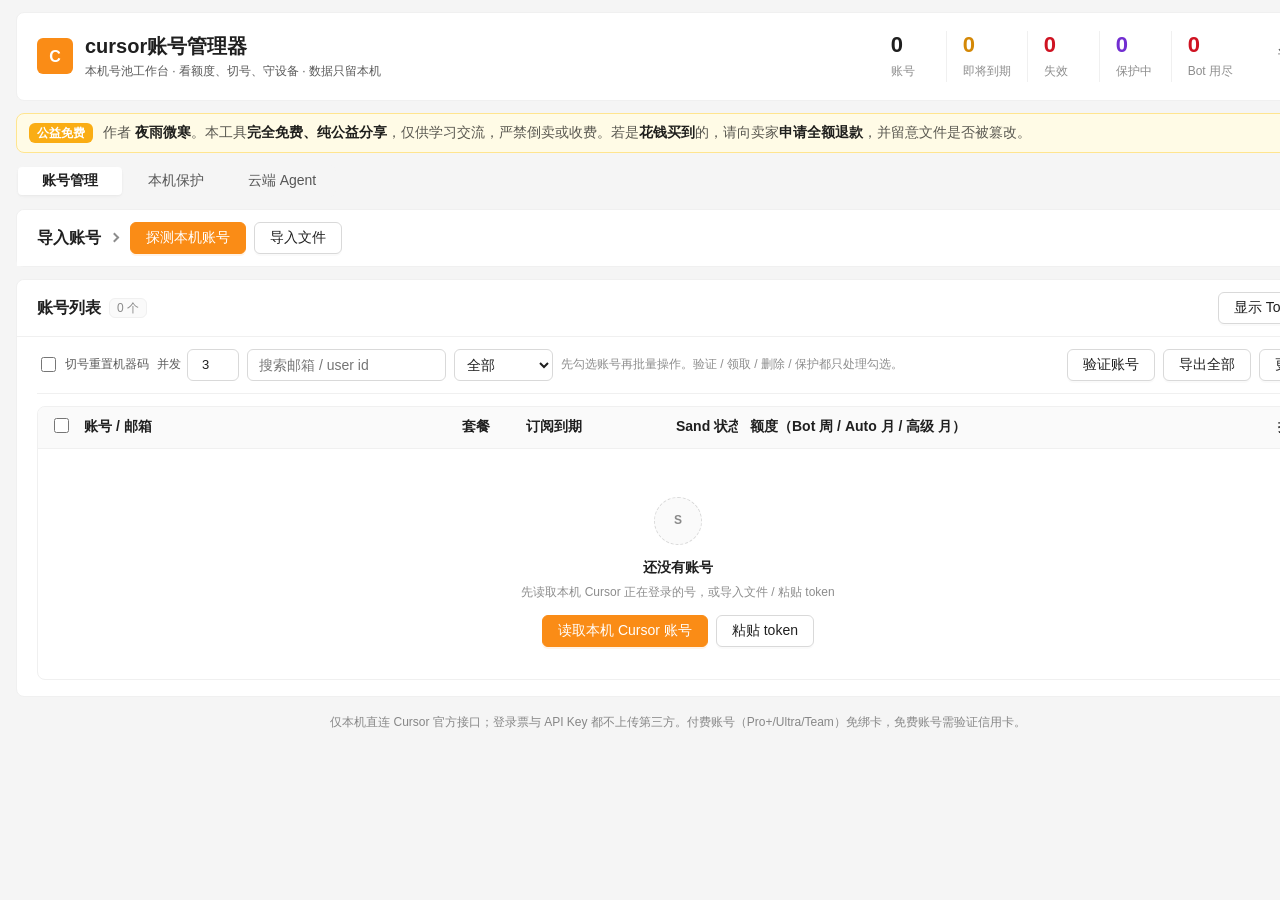
==== commit 7c300b67: "Put ticket refresh on the guard page and keep login Bot on the current token. Show new sessions afte" ====
--- a/web/index.html
+++ b/web/index.html
@@ -36,6 +36,7 @@
 
     <nav class="tab-bar glass" role="tablist" aria-label="功能页">
       <button type="button" class="tab-btn active" id="tabAccounts" role="tab" aria-selected="true" aria-controls="paneAccounts" data-tab="accounts">账号管理</button>
+      <button type="button" class="tab-btn" id="tabGuard" role="tab" aria-selected="false" aria-controls="paneGuard" data-tab="guard">本机保护</button>
       <button type="button" class="tab-btn" id="tabAgents" role="tab" aria-selected="false" aria-controls="paneAgents" data-tab="agents">云端 Agent</button>
     </nav>
 
@@ -68,7 +69,7 @@
 
     <section class="glass card" id="accountsCard">
       <div class="card-head">
-          <h2>账号列表 <span class="pill idle" id="countPill">0 个</span> <span class="pill guard" id="guardGlobal" role="button" tabindex="0" title="本机设备保护运行中：点击从右侧打开抽屉。关闭抽屉不会停止保护。" hidden></span></h2>
+          <h2>账号列表 <span class="pill idle" id="countPill">0 个</span> <span class="pill guard" id="guardGlobal" role="button" tabindex="0" title="本机设备保护运行中：点击打开本机保护页。离开该页不会停止保护。" hidden></span></h2>
           <div class="actions">
             <button type="button" class="btn" id="btnShowTokens" aria-pressed="false" title="在账号格分别显示 Worksession token 与 refresh_token，可单独复制">显示 Token</button>
           </div>
@@ -146,6 +147,51 @@
     </section>
     </div>
 
+    <div class="tab-pane" id="paneGuard" role="tabpanel" aria-labelledby="tabGuard" hidden>
+    <section class="glass card guard-page" id="guardCard" aria-labelledby="guardTitle">
+      <div class="drawer-head">
+        <div class="drawer-title">
+          <h2 id="guardTitle">本机保护</h2>
+          <label class="guard-account" for="guardAccountSelect">付费账号
+            <select id="guardAccountSelect" title="只列出已验证的付费账号：Pro / Pro+ / Ultra / Team / Business">
+              <option value="">选择付费账号</option>
+            </select>
+          </label>
+          <p class="drawer-email" id="guardEmail"></p>
+        </div>
+        <div class="drawer-head-acts">
+          <button class="btn" id="guardCancel" title="返回账号列表，不影响已启动的保护">返回列表</button>
+          <button class="btn guard" id="guardPinLocal" hidden title="用本机 Cursor 登录票认 IDE，必要时连同本工具会话一起保留">一键本机保护</button>
+          <button class="btn primary" id="guardStart">启动保护</button>
+          <button class="btn danger" id="guardStop" hidden>停止保护</button>
+        </div>
+      </div>
+      <div class="empty" id="guardEmpty">
+        <span class="empty-mark">保</span>
+        <b>选择一个付费账号</b>
+        <span>下拉框只列出已验证的 Pro / Pro+ / Ultra / Team。也可以从账号列表点「本机保护」。离开本页不会停止已启动的保护。</span>
+      </div>
+      <div id="guardWork" hidden>
+      <div class="drawer-tools" id="guardOpts">
+        <button class="btn tiny" id="guardRefresh" title="重新拉取云端登录设备">刷新</button>
+        <button class="btn tiny" id="guardProbe" title="从本机 Cursor 或已存数据探测并记录 refresh_token">探测票</button>
+        <button class="btn tiny primary" id="guardRefreshLogin" title="只换新的 access_token，不踢设备">刷登录票</button>
+        <button class="btn tiny" id="guardRefreshKick" title="先换新登录票，成功后再立刻踢掉本工具旧客户端。不会动 Cursor IDE">刷票并踢旧</button>
+        <button class="btn tiny" id="guardBrowser" title="用该账号登录态打开官方会话页，可过校验或手动踢设备">浏览器打开</button>
+        <button class="btn tiny" id="guardDetect" title="比对创建时间，标出刚登录设备，并改勾这些设备">检测登录时间</button>
+        <label class="conc guard-interval" for="guardInterval" title="保护开启后每隔这么多秒拉一次云端设备列表">
+          间隔
+          <input type="number" id="guardInterval" min="5" max="3600" step="5" value="30" />
+          秒
+        </label>
+      </div>
+      <p class="hint guard-diff" id="guardDiff" hidden></p>
+      <p class="hint guard-sub" id="guardSub"></p>
+      <div class="guard-body" id="guardBody"></div>
+      </div>
+    </section>
+    </div>
+
     <div class="tab-pane" id="paneAgents" role="tabpanel" aria-labelledby="tabAgents" hidden>
     <section class="glass card" id="agentsCard">
       <div class="card-head">
@@ -172,8 +218,12 @@
   </main>
 
   <div class="modal-mask" id="helpMask" hidden>
-    <div class="modal glass">
-      <h2>使用说明</h2>
+    <div class="modal glass help-modal" role="dialog" aria-labelledby="helpTitle">
+      <div class="help-head">
+        <h2 id="helpTitle">使用说明</h2>
+        <button type="button" class="btn ghost tiny" id="helpClose">关闭</button>
+      </div>
+      <div class="help-scroll">
       <div class="modal-body" id="helpIntro">
         <p>本工具由作者<b>夜雨微寒</b>制作，<b>完全免费</b>，token 只留本机、不上传。严禁倒卖或收费。</p>
         <div class="help-jobs" id="helpJobs"></div>
@@ -196,10 +246,10 @@
           <li><b>批量操作</b>：验证 / 领取 / 删除 / 保护都<b>只处理勾选</b>的账号，未勾选时按钮不可点。顶部「更多」里还有清空全部。</li>
           <li><b>删除选中</b>：删除勾选的账号；「清空全部」删列表里所有号（需确认个数）。</li>
           <li><b>探测 Refresh / 刷新登录票</b>：从本机 Cursor 或号池整行记录 refresh_token；「刷登录票」向官方 OAuth 换新票，不踢设备。「刷票并踢旧」必须先换票成功，再立刻踢掉本工具原来那条客户端（官方换票会新开一台 Desktop App）；不会踢 Cursor IDE。<b>切号</b>默认先换新票再写入本机 Cursor，这样「本机」会落在最新那台设备上；取消勾选「先刷新登录票」则只切列表里当前这张票。</li>
-          <li><b>显示 Token</b>：点「账号列表」标题右侧的按钮，或某一行「登录票」菜单里的「显示 Token」。会分别展示 Worksession（<code>user_id::jwt</code>）和 Refresh，可单独复制。默认关闭。</li>
+          <li><b>显示 Token</b>：点「账号列表」标题右侧的按钮，或某一行「登录信息」菜单里的「显示 Token」。会分别展示 Worksession（<code>user_id::jwt</code>）和 Refresh，可单独复制。默认关闭。</li>
           <li><b>进控制台</b>：用该账号登录态打开隔离浏览器到 Cursor 控制台（dashboard/spending），可直接看用量 / 账单 / 设置。每个账号一个独立浏览器 profile，不影响你日常浏览器的登录。</li>
           <li><b>查看设备</b>：用该号已有的登录票（token）直接调官方接口，<b>不必每次浏览器登录</b>。对应 dashboard Settings → Active Sessions；可勾选后<b>踢掉所选</b>，也可单台踢下线（与官网 Revoke 相同，成功后应立刻从列表消失）。刷登录票新开的 Desktop App 会标<b>刚换票</b>，并排到本机 / 本工具后面、比其它设备靠前（官方接口通常把它放在列表末尾）。若被网站人机校验拦截，点一次<b>「打开 / 显示浏览器」</b>即可：每个账号只开一扇隔离窗口，之后检测和踢下线都复用它，不会每 30 秒再开新窗口。请保持 cursor.com 标签不要关。接口不提供电脑名或 IP。若该号正在本机 Cursor 登录，会用本机 JWT 的签发时间去对客户端创建时间：对上恰好一条就标<b>本机</b>（共号多台客户端时也能认），并记住这台机器的机器码与 sessionId；对不上才退回「一条客户端=本机 / 多条=可能是本机」。切号重置机器码后需重新对上一次。</li>
-          <li><b>本机设备保护</b>：账号列表每行点「本机保护」从<b>右侧抽出抽屉</b>；<b>一键本机保护在抽屉里</b>，须先在本机 Cursor 登录该号。保护运行中也是打开抽屉，<b>停止保护在抽屉里</b>。开启前<b>勾选要保留的设备</b>，可用「全选保留 / 全不选 / 只留本机」，再点<b>立即删除未勾选</b>马上踢掉其余设备；也可设置<b>检测间隔（秒，默认 30）</b>后启动持续保护。抽屉里的<b>「检测登录时间」</b>会再弹一层设间隔（默认 120 秒）：把设备创建时间与本机现在比对，落在间隔内的标<b>刚登录</b>，并<b>清空原勾选、只勾这些刚登录设备</b>。<b>一键本机保护</b>用本机 Cursor 登录票的签发时间对上那条客户端，必要时连同本工具自己的会话一起保留，<b>不会再靠刷登录票认设备</b>。刷票会另开一条客户端，旧逻辑会把它当成「本机」把 Cursor 踢掉。对不上唯一一条 Cursor 客户端则不开保护。<b>可同时保护多个账号</b>：表格勾选后点「更多 → 批量保护」，每个号自动保留当前在线设备（有上次勾选则沿用），之后新登录会被踢；「停止选中保护」停勾选的号。顶部「保护中 N 个账号」可打开抽屉，多号时抽屉里可切换。点遮罩或「关闭」只收起抽屉，<b>不会停止保护</b>。保留名单不能为空；踢掉本工具自己用的那张登录票后，保护最多约 10 分钟失效并自动停止。重启本工具后需要重新点「本机保护」或再批量开启（会回填上次的勾选与间隔）。</li>
+          <li><b>本机设备保护</b>：账号列表每行点「本机保护」打开<b>本机保护页</b>；<b>一键本机保护在该页里</b>，须先在本机 Cursor 登录该号。保护运行中也是打开该页，<b>停止保护在该页里</b>。开启前<b>勾选要保留的设备</b>，可用「全选保留 / 全不选 / 只留本机」，再点<b>立即删除未勾选</b>马上踢掉其余设备；也可设置<b>检测间隔（秒，默认 30）</b>后启动持续保护。该页里的<b>「检测登录时间」</b>会再弹一层设间隔（默认 120 秒）：把设备创建时间与本机现在比对，落在间隔内的标<b>刚登录</b>，并<b>清空原勾选、只勾这些刚登录设备</b>。<b>一键本机保护</b>用本机 Cursor 登录票的签发时间对上那条客户端，必要时连同本工具自己的会话一起保留，<b>不会再靠刷登录票认设备</b>。刷票会另开一条客户端，旧逻辑会把它当成「本机」把 Cursor 踢掉。对不上唯一一条 Cursor 客户端则不开保护。<b>可同时保护多个账号</b>：表格勾选后点「更多 → 批量保护」，每个号自动保留当前在线设备（有上次勾选则沿用），之后新登录会被踢；「停止选中保护」停勾选的号。顶部「保护中 N 个账号」可打开该页，多号时页里可切换。点「返回列表」或切到别的页只离开本页，<b>不会停止保护</b>。保留名单不能为空；踢掉本工具自己用的那张登录票后，保护最多约 10 分钟失效并自动停止。重启本工具后需要重新点「本机保护」或再批量开启（会回填上次的勾选与间隔）。</li>
           <li><b>云端 Agent</b>：在顶部「云端 Agent」页。与登录票账号列表独立。把 Cursor Dashboard → <a href="https://cursor.com/dashboard/api" target="_blank" rel="noopener">API Keys</a> 里创建的用户密钥（<code>crsr_...</code>）粘贴进来，按密钥列出该账号下全部 Cloud Agent（含已归档）。列表每行可单独删除；「一键清理」会<b>永久删除</b>这把密钥下的全部 Agent，不可恢复，删除前会弹出数量确认。密钥只存本机、不上传；列表不显示完整密钥，输入框会记住上次粘贴的内容。</li>
         </ul>
         <p><b>额度怎么看</b></p>
@@ -209,8 +259,11 @@
           <li><b>按量付费</b>：若出现「已扣 $x」，说明该号已开 on-demand 并产生了真实账单。</li>
         </ul>
       </div>
-      <label class="modal-check"><input type="checkbox" id="helpHide" /> 不再显示</label>
-      <div class="modal-actions"><button class="btn primary" id="helpOk">知道了</button></div>
+      </div>
+      <div class="help-foot">
+        <label class="modal-check"><input type="checkbox" id="helpHide" /> 不再显示</label>
+        <button class="btn primary" id="helpOk">知道了</button>
+      </div>
     </div>
   </div>
 
@@ -289,35 +342,6 @@
     </div>
   </div>
 
-  <div class="modal-mask drawer-mask" id="guardMask" hidden>
-    <aside class="glass card drawer" id="guardCard" role="dialog" aria-modal="true" aria-labelledby="guardTitle">
-      <div class="drawer-head">
-        <div class="drawer-title">
-          <h2 id="guardTitle">本机保护</h2>
-          <p class="drawer-email" id="guardEmail"></p>
-        </div>
-        <div class="drawer-head-acts">
-          <button class="btn" id="guardCancel" title="关闭抽屉，不影响已启动的保护">关闭</button>
-          <button class="btn guard" id="guardPinLocal" hidden title="用本机 Cursor 登录票认 IDE，必要时连同本工具会话一起保留">一键本机保护</button>
-          <button class="btn primary" id="guardStart">启动保护</button>
-          <button class="btn danger" id="guardStop" hidden>停止保护</button>
-        </div>
-      </div>
-      <div class="drawer-tools" id="guardOpts">
-        <button class="btn tiny" id="guardRefresh" title="重新拉取云端登录设备">刷新</button>
-        <button class="btn tiny" id="guardBrowser" title="用该账号登录态打开官方会话页，可过校验或手动踢设备">浏览器打开</button>
-        <button class="btn tiny" id="guardDetect" title="比对创建时间，标出刚登录设备，并改勾这些设备">检测登录时间</button>
-        <label class="conc guard-interval" for="guardInterval" title="保护开启后每隔这么多秒拉一次云端设备列表">
-          间隔
-          <input type="number" id="guardInterval" min="5" max="3600" step="5" value="30" />
-          秒
-        </label>
-      </div>
-      <p class="hint guard-sub" id="guardSub"></p>
-      <div class="guard-body" id="guardBody"></div>
-    </aside>
-  </div>
-
   <div class="toast" id="toast" hidden></div>
   <script src="app.js"></script>
 </body>
--- a/web/style.css
+++ b/web/style.css
@@ -791,6 +791,25 @@
   text-overflow: ellipsis;
   white-space: nowrap;
 }
+.guard-account {
+  display: flex;
+  align-items: center;
+  gap: 8px;
+  margin-top: 8px;
+  font-size: 12px;
+  color: var(--muted);
+}
+#guardAccountSelect {
+  height: var(--control-h);
+  min-width: 220px;
+  max-width: 360px;
+  border: 1px solid var(--border);
+  border-radius: var(--radius-sm);
+  padding: 0 8px;
+  background: var(--surface);
+  color: var(--ink);
+  font: inherit;
+}
 #guardCard .drawer-head-acts {
   display: flex;
   flex: none;
@@ -817,7 +836,12 @@
   overflow: auto;
   padding: 10px 16px 16px;
 }
-#guardCard .guard-stats { grid-template-columns: repeat(2, 1fr); }
+#guardCard .guard-stats { grid-template-columns: repeat(auto-fit, minmax(140px, 1fr)); }
+#paneGuard #guardCard {
+  display: flex;
+  flex-direction: column;
+  min-height: 480px;
+}
 #agentsCard .card-head h2 { color: var(--ink); }
 .api-key-block {
   border: 1px solid var(--line);
@@ -910,7 +934,8 @@
 .menu-grid .btn { width: 100%; height: auto; padding: 8px; }
 
 .modal.sheet {
-  max-width: 400px;
+  max-width: 560px;
+  width: calc(100% - 48px);
   padding: 16px;
 }
 .sheet-head {
@@ -1005,6 +1030,39 @@
 .help-job b { display: block; margin-bottom: 2px; color: var(--ink); font-size: 14px; }
 .help-job span { color: var(--ink-secondary); font-size: 14px; }
 .help-more-row { margin: 0 0 8px; }
+#helpMask .help-modal {
+  display: flex;
+  flex-direction: column;
+  max-height: calc(100vh - 32px);
+  max-height: calc(100dvh - 32px);
+  overflow: hidden;
+  padding: 16px 20px 12px;
+}
+.help-head {
+  display: flex;
+  align-items: center;
+  justify-content: space-between;
+  gap: 12px;
+  flex: 0 0 auto;
+}
+.help-head h2 { margin: 0; }
+.help-scroll {
+  flex: 1 1 auto;
+  min-height: 0;
+  overflow: auto;
+  margin: 10px 0 8px;
+}
+#helpMask .modal-body { max-height: none; overflow: visible; }
+.help-foot {
+  flex: 0 0 auto;
+  display: flex;
+  align-items: center;
+  justify-content: space-between;
+  gap: 12px;
+  padding-top: 10px;
+  border-top: 1px solid var(--line);
+}
+.help-foot .modal-check { margin-top: 0; }
 
 .ticket-menu { position: relative; display: inline-block; margin-top: 6px; }
 .ticket-menu > summary {
@@ -1064,6 +1122,8 @@
 #loginDetectSec { width: 64px; }
 .session-row.selectable.recent-login { box-shadow: inset 3px 0 0 var(--success); }
 .session-row.selectable.fresh-token { box-shadow: inset 3px 0 0 var(--info); }
+.session-row.selectable.token-diff { box-shadow: inset 3px 0 0 var(--brand); }
+#guardDiff { margin: 8px 16px 0; color: var(--ink); font-weight: 600; }
 .modal-mask.drawer-mask {
   justify-content: flex-end;
   align-items: stretch;
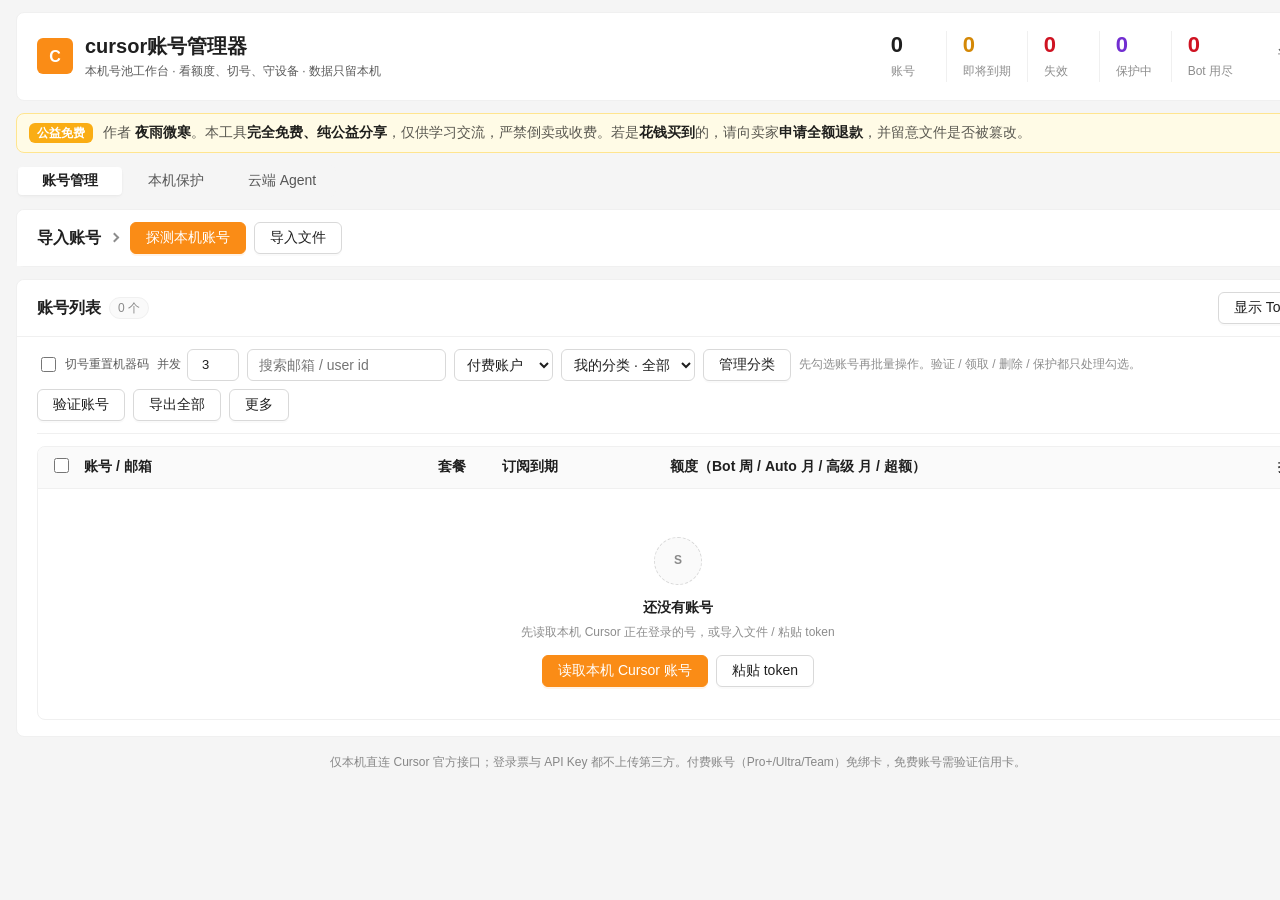
==== commit 885df680: "Add custom account tags and tighten the account list UI. Remember system and tag filters across rest" ====
--- a/web/index.html
+++ b/web/index.html
@@ -85,7 +85,7 @@
           <input type="search" id="acctSearch" placeholder="搜索邮箱 / user id" autocomplete="off" />
           <select id="acctFilter" title="筛选账号。付费含 Pro / Pro+ / Ultra / Team；Free 只含已验证的免费套餐">
             <option value="all">全部</option>
-            <option value="paid">付费账户</option>
+            <option value="paid" selected>付费账户</option>
             <option value="free">Free 账号</option>
             <option value="local">本机</option>
             <option value="guarding">保护中</option>
@@ -94,6 +94,11 @@
             <option value="botFull">Bot 用尽</option>
             <option value="card">需绑卡</option>
           </select>
+          <select id="tagFilter" title="按我的分类筛选。与左侧套餐筛选同时生效">
+            <option value="all">我的分类 · 全部</option>
+            <option value="none">未分类</option>
+          </select>
+          <button type="button" class="btn" id="btnManageTags" title="新增、改名或删除自定义分类">管理分类</button>
           <span class="hint" id="selHint">先勾选账号再批量操作。验证 / 领取 / 删除 / 保护都只处理勾选。</span>
         </div>
         <div class="toolbar-acts">
@@ -123,8 +128,7 @@
               <th class="sortable" data-sort="added" title="本机当前登录的账号固定在最上面，其余按导入时间，新的在上">账号 / 邮箱</th>
               <th>套餐</th>
               <th class="sortable" data-sort="remain" title="按剩余时间排序">订阅到期</th>
-              <th>Sand 状态</th>
-              <th class="col-quota sortable" data-sort="bot" title="按 Bot 周用量排序">额度（Bot 周 / Auto 月 / 高级 月）</th>
+              <th class="col-quota sortable" data-sort="bot" title="按 Bot 周用量排序">额度（Bot 周 / Auto 月 / 高级 月 / 超额）</th>
               <th class="col-act">操作</th>
             </tr>
           </thead>
@@ -242,11 +246,11 @@
         <p><b>常用操作</b></p>
         <ul>
           <li><b>导入账号</b>：粘贴 access_token / ws token / <code>邮箱----token</code>（每行一个），或「导入文件」选 cursor_accounts_*.json。导入后<b>自动验证</b>：识别邮箱、套餐、订阅剩余时间、三池用量。账号与状态都会自动保存，下次打开无需重导。</li>
-          <li><b>验证账号</b>：只做检查，不领取（不会碰任何领取接口）。判定 token 是否有效（过期 / 被服务端拒绝会标「失效」），读取 Sand 资格状态、套餐、订阅剩余、三池用量。「Sand 状态」列的「已开通」来自 Cursor 的资格接口，下面小字会写「套餐自带」或「本次领取」。</li>
+          <li><b>验证账号</b>：只做检查，不领取（不会碰任何领取接口）。判定 token 是否有效（过期 / 被服务端拒绝会标「失效」），读取 Sand 资格状态、套餐、订阅剩余、三池用量。账号下方的「已开通bot / 未开通bot」来自 Cursor 的资格接口，悬停可看是套餐自带还是本次领取。</li>
           <li><b>批量操作</b>：验证 / 领取 / 删除 / 保护都<b>只处理勾选</b>的账号，未勾选时按钮不可点。顶部「更多」里还有清空全部。</li>
           <li><b>删除选中</b>：删除勾选的账号；「清空全部」删列表里所有号（需确认个数）。</li>
           <li><b>探测 Refresh / 刷新登录票</b>：从本机 Cursor 或号池整行记录 refresh_token；「刷登录票」向官方 OAuth 换新票，不踢设备。「刷票并踢旧」必须先换票成功，再立刻踢掉本工具原来那条客户端（官方换票会新开一台 Desktop App）；不会踢 Cursor IDE。<b>切号</b>默认先换新票再写入本机 Cursor，这样「本机」会落在最新那台设备上；取消勾选「先刷新登录票」则只切列表里当前这张票。</li>
-          <li><b>显示 Token</b>：点「账号列表」标题右侧的按钮，或某一行「登录信息」菜单里的「显示 Token」。会分别展示 Worksession（<code>user_id::jwt</code>）和 Refresh，可单独复制。默认关闭。</li>
+          <li><b>显示 Token</b>：点「账号列表」标题右侧的按钮，或某一行账号下方的钥匙图标。会分别展示 Worksession（<code>user_id::jwt</code>）和 Refresh，可单独复制。默认关闭。同一排图标还有复制、网页领取、领取和移除，悬停可看说明。</li>
           <li><b>进控制台</b>：用该账号登录态打开隔离浏览器到 Cursor 控制台（dashboard/spending），可直接看用量 / 账单 / 设置。每个账号一个独立浏览器 profile，不影响你日常浏览器的登录。</li>
           <li><b>查看设备</b>：用该号已有的登录票（token）直接调官方接口，<b>不必每次浏览器登录</b>。对应 dashboard Settings → Active Sessions；可勾选后<b>踢掉所选</b>，也可单台踢下线（与官网 Revoke 相同，成功后应立刻从列表消失）。刷登录票新开的 Desktop App 会标<b>刚换票</b>，并排到本机 / 本工具后面、比其它设备靠前（官方接口通常把它放在列表末尾）。若被网站人机校验拦截，点一次<b>「打开 / 显示浏览器」</b>即可：每个账号只开一扇隔离窗口，之后检测和踢下线都复用它，不会每 30 秒再开新窗口。请保持 cursor.com 标签不要关。接口不提供电脑名或 IP。若该号正在本机 Cursor 登录，会用本机 JWT 的签发时间去对客户端创建时间：对上恰好一条就标<b>本机</b>（共号多台客户端时也能认），并记住这台机器的机器码与 sessionId；对不上才退回「一条客户端=本机 / 多条=可能是本机」。切号重置机器码后需重新对上一次。</li>
           <li><b>本机设备保护</b>：账号列表每行点「本机保护」打开<b>本机保护页</b>；<b>一键本机保护在该页里</b>，须先在本机 Cursor 登录该号。保护运行中也是打开该页，<b>停止保护在该页里</b>。开启前<b>勾选要保留的设备</b>，可用「全选保留 / 全不选 / 只留本机」，再点<b>立即删除未勾选</b>马上踢掉其余设备；也可设置<b>检测间隔（秒，默认 30）</b>后启动持续保护。该页里的<b>「检测登录时间」</b>会再弹一层设间隔（默认 120 秒）：把设备创建时间与本机现在比对，落在间隔内的标<b>刚登录</b>，并<b>清空原勾选、只勾这些刚登录设备</b>。<b>一键本机保护</b>用本机 Cursor 登录票的签发时间对上那条客户端，必要时连同本工具自己的会话一起保留，<b>不会再靠刷登录票认设备</b>。刷票会另开一条客户端，旧逻辑会把它当成「本机」把 Cursor 踢掉。对不上唯一一条 Cursor 客户端则不开保护。<b>可同时保护多个账号</b>：表格勾选后点「更多 → 批量保护」，每个号自动保留当前在线设备（有上次勾选则沿用），之后新登录会被踢；「停止选中保护」停勾选的号。顶部「保护中 N 个账号」可打开该页，多号时页里可切换。点「返回列表」或切到别的页只离开本页，<b>不会停止保护</b>。保留名单不能为空；踢掉本工具自己用的那张登录票后，保护最多约 10 分钟失效并自动停止。重启本工具后需要重新点「本机保护」或再批量开启（会回填上次的勾选与间隔）。</li>
@@ -256,7 +260,7 @@
         <ul>
           <li><b>Bot 周用量</b>：Sand（Grok Bot）专属额度，<b>每周重置</b>；来自 GetSandUsageStatus。</li>
           <li><b>Auto 月用量</b> / <b>高级(API) 月用量</b>：账单月内两个独立的池子，来自 usage-summary。三者互不相加；Cursor 自己的「总用量」是两池加权混合值，这里不再当用量显示。</li>
-          <li><b>按量付费</b>：若出现「已扣 $x」，说明该号已开 on-demand 并产生了真实账单。</li>
+          <li><b>超额（按量已扣）</b>：on-demand 真实扣费。进度条按默认上限 <b>$20</b> 计算（接口不给封顶）；数字是已扣金额 / $20，满格即已超过默认超额额度。</li>
         </ul>
       </div>
       </div>
@@ -328,7 +332,7 @@
         <p class="hint">确定把本机 Cursor 切到该账号？会先关掉当前 Cursor，写入登录态后再自动重启。</p>
       </div>
       <div id="switchConfirmOpts">
-        <label class="modal-check"><input type="checkbox" id="switchRefreshFirstChk" checked /> 先刷新登录票再写入本机 Cursor</label>
+        <label class="modal-check"><input type="checkbox" id="switchRefreshFirstChk" /> 先刷新登录票再写入本机 Cursor</label>
         <label class="modal-check"><input type="checkbox" id="switchKickOldChk" checked /> 踢掉刷新前本工具的旧客户端（不会踢 Cursor IDE）</label>
       </div>
       <label class="modal-check" id="loginBotUrlWrap" hidden>
@@ -342,6 +346,46 @@
     </div>
   </div>
 
+  <div class="modal-mask nested" id="guardStartMask" hidden>
+    <div class="modal glass quit" role="dialog" aria-labelledby="guardStartTitle">
+      <h2 id="guardStartTitle">启动保护确认</h2>
+      <p class="hint">请注意甄别并保留你当前机器上的设备，确认后会立即踢掉未选中的设备。</p>
+      <p class="hint danger-note">选择失误会导致 token 失效，无法再登录。</p>
+      <p class="hint" id="guardStartCount"></p>
+      <div class="modal-actions">
+        <button type="button" class="btn" id="guardStartCancel">取消</button>
+        <button type="button" class="btn danger" id="guardStartOk">确认启动</button>
+      </div>
+    </div>
+  </div>
+
+  <div class="modal-mask" id="tagMask" hidden>
+    <div class="modal glass" role="dialog" aria-labelledby="tagTitle">
+      <h2 id="tagTitle">管理分类</h2>
+      <p class="hint">分类是标签，一个账号可以打多个。付费账户等系统筛选不受影响。</p>
+      <form id="tagAddForm" class="tag-add">
+        <input type="text" id="tagNameInput" maxlength="24" placeholder="新分类名称" autocomplete="off" />
+        <button type="submit" class="btn primary" id="tagAddBtn">新增</button>
+      </form>
+      <p class="hint tag-error" id="tagFormError" hidden></p>
+      <ul id="tagList" class="tag-list"></ul>
+      <div class="modal-actions">
+        <button type="button" class="btn" id="tagClose">关闭</button>
+      </div>
+    </div>
+  </div>
+
+  <div class="modal-mask nested" id="tagPickMask" hidden>
+    <div class="modal glass quit" role="dialog" aria-labelledby="tagPickTitle">
+      <h2 id="tagPickTitle">账号分类</h2>
+      <p class="hint" id="tagPickSub"></p>
+      <div id="tagPickBody"></div>
+      <div class="modal-actions">
+        <button type="button" class="btn" id="tagPickClose">关闭</button>
+      </div>
+    </div>
+  </div>
+
   <div class="toast" id="toast" hidden></div>
   <script src="app.js"></script>
 </body>
--- a/web/style.css
+++ b/web/style.css
@@ -360,9 +360,8 @@
 thead th.sortable[aria-sort="descending"]::after { content: " ↓"; font-weight: 500; color: var(--muted); }
 thead th:nth-child(2), tbody td:nth-child(2) { width: 30%; }
 thead th:nth-child(3), tbody td:nth-child(3) { width: 64px; }
-thead th:nth-child(4), tbody td:nth-child(4) { width: 150px; }
-thead th:nth-child(5), tbody td:nth-child(5) { width: 74px; }
-th.col-quota, td.col-quota { width: 280px; overflow: hidden; }
+thead th:nth-child(4), tbody td:nth-child(4) { width: 168px; }
+th.col-quota, td.col-quota { width: 360px; overflow: hidden; }
 th.col-act, td.col-act { width: 300px; text-align: right; overflow: hidden; }
 td.col-act { white-space: normal; border-left: 1px solid var(--line); }
 .act-wrap {
@@ -377,8 +376,62 @@
   padding: 0 8px;
   overflow: hidden;
   text-overflow: ellipsis;
+  border-radius: 8px;
+  box-shadow: none;
 }
 .row-menu { display: none; }
+.acct { display: flex; gap: 10px; align-items: flex-start; min-width: 0; }
+.avatar {
+  flex: none;
+  width: 36px;
+  height: 36px;
+  margin-top: 1px;
+  border-radius: 50%;
+  display: inline-flex;
+  align-items: center;
+  justify-content: center;
+  font-size: 15px;
+  font-weight: 600;
+  color: #389e0d;
+  background: #f6ffed;
+  border: 1px solid #b7eb8f;
+}
+.acct-main { min-width: 0; flex: 1; }
+.ico-row { display: flex; flex-wrap: wrap; align-items: center; gap: 6px; margin-top: 8px; }
+.ico-row .btn.tiny { height: 30px; border-radius: 10px; padding: 0 12px; }
+.ico-row .btn.primary { font-weight: 600; }
+.ico {
+  width: 30px;
+  height: 30px;
+  padding: 0;
+  border-radius: 10px;
+  border: 1px solid #f0f0f0;
+  display: inline-flex;
+  align-items: center;
+  justify-content: center;
+  cursor: pointer;
+  background: #fff;
+  color: var(--ink-secondary);
+  box-shadow: 0 1px 2px rgba(0, 0, 0, 0.04);
+}
+.ico svg {
+  width: 15px;
+  height: 15px;
+  fill: none;
+  stroke: currentColor;
+  stroke-width: 1.8;
+  stroke-linecap: round;
+  stroke-linejoin: round;
+}
+.ico.token { color: var(--viz-4); background: #f9f0ff; border-color: #efdbff; }
+.ico.copy { color: var(--info); background: var(--info-bg); border-color: var(--info-line); }
+.ico.web { color: #08979c; background: #e6fffb; border-color: #b5f5ec; }
+.ico.claim { color: var(--brand-dark); background: var(--brand-soft); border-color: var(--brand-line); }
+.ico.bad { color: var(--danger); background: var(--danger-bg); border-color: var(--danger-line); }
+.ico.on { box-shadow: inset 0 0 0 1.5px currentColor; }
+.ico:hover { filter: brightness(0.97); }
+.ico:focus-visible { outline: none; box-shadow: var(--focus-ring); }
+.ico:disabled { opacity: 0.45; cursor: not-allowed; }
 th.col-chk, td.col-chk { width: 34px; text-align: center; }
 .rowchk, #chkAll { width: 15px; height: 15px; accent-color: var(--brand); cursor: pointer; }
 .conc { display: inline-flex; align-items: center; gap: 6px; font-size: 12px; color: var(--ink-secondary); }
@@ -409,20 +462,45 @@
 tbody tr:hover td { background: var(--surface-soft); }
 tbody tr:has(.rowchk:checked) td { background: var(--brand-soft); }
 tbody tr:has(.rowchk:checked):hover td { background: var(--brand-soft-strong); }
-.mail { font-weight: 600; color: var(--ink); overflow-wrap: anywhere; }
-.uid { color: var(--muted); font-size: 12px; font-family: var(--font-mono); overflow-wrap: anywhere; }
+.mail { font-weight: 600; color: var(--ink); overflow-wrap: anywhere; line-height: 1.35; }
+.uid { color: var(--muted); font-size: 12px; font-family: var(--font-mono); overflow-wrap: anywhere; margin-top: 1px; }
+.meta .pill::before {
+  content: "";
+  width: 5px;
+  height: 5px;
+  border-radius: 50%;
+  background: currentColor;
+  margin-right: 4px;
+  flex: none;
+}
+.meta .pill.guard::before { content: none; }
 .mono { font-family: var(--font-mono); }
 .qmain { white-space: nowrap; }
+.exp-time {
+  display: inline-block;
+  margin-bottom: 4px;
+  padding: 1px 6px;
+  border-radius: 6px;
+  font-weight: 650;
+  color: var(--brand-heavy);
+  background: var(--brand-soft);
+  border: 1px solid var(--brand-line);
+}
+.exp-time.near { color: var(--warning-dark); background: var(--warning-bg); border-color: var(--warning-line); }
+.exp-time.soon { color: var(--danger-dark); background: var(--danger-bg); border-color: var(--danger-line); }
+.exp-remain { color: var(--brand-heavy); font-weight: 600; }
+.exp-remain.near { color: var(--warning-dark); }
+.exp-remain.soon { color: var(--danger-dark); }
 td.col-act { vertical-align: middle; }
 
 .pill {
   display: inline-flex;
   align-items: center;
   font-size: 12px;
-  font-weight: 400;
-  padding: 0 7px;
-  height: 20px;
-  border-radius: var(--radius-sm);
+  font-weight: 500;
+  padding: 0 8px;
+  height: 22px;
+  border-radius: 999px;
   border: 1px solid var(--line);
   line-height: 18px;
   white-space: nowrap;
@@ -496,13 +574,13 @@
   font: inherit;
   transition: border-color var(--dur) ease, box-shadow var(--dur) ease;
 }
-#acctSearch:hover, #acctFilter:hover { border-color: var(--brand); }
-#acctSearch:focus, #acctFilter:focus {
+#acctSearch:hover, #acctFilter:hover, #tagFilter:hover { border-color: var(--brand); }
+#acctSearch:focus, #acctFilter:focus, #tagFilter:focus {
   outline: none;
   border-color: var(--brand);
   box-shadow: var(--focus-ring);
 }
-#acctFilter {
+#acctFilter, #tagFilter {
   height: var(--control-h);
   border: 1px solid var(--border);
   border-radius: var(--radius-sm);
@@ -512,6 +590,31 @@
   font: inherit;
   transition: border-color var(--dur) ease, box-shadow var(--dur) ease;
 }
+#tagFilter { max-width: 160px; }
+.tag-line { display: flex; flex-wrap: wrap; align-items: center; gap: 6px; margin-top: 6px; }
+.tag-line .ico-row { margin-top: 0; }
+.tag-line .pill::before { content: none; }
+.tag-add { display: flex; gap: 8px; margin: 12px 0 4px; }
+.tag-add input {
+  flex: 1;
+  height: var(--control-h);
+  border: 1px solid var(--border);
+  border-radius: var(--radius-sm);
+  padding: 0 10px;
+  font: inherit;
+}
+.tag-error { color: var(--danger-dark); margin: 4px 0 0; }
+.tag-list { list-style: none; margin: 12px 0 0; padding: 0; display: grid; gap: 8px; }
+.tag-row { display: flex; gap: 6px; align-items: center; }
+.tag-row input {
+  flex: 1;
+  height: 32px;
+  border: 1px solid var(--border);
+  border-radius: var(--radius-sm);
+  padding: 0 8px;
+  font: inherit;
+}
+#tagPickBody { display: grid; gap: 8px; margin-top: 8px; }
 .toolbar-more { position: relative; }
 .toolbar-more > summary {
   list-style: none;
@@ -622,13 +725,22 @@
 .pool { display: grid; grid-template-columns: 52px 1fr; column-gap: 6px; align-items: center; }
 .pool .pool-k { font-size: 12px; font-weight: 600; color: var(--ink-secondary); white-space: nowrap; }
 .pool .pool-v { display: flex; align-items: center; gap: 6px; min-width: 0; }
-.pool .pool-v .mono { white-space: nowrap; font-size: 12px; min-width: 44px; font-variant-numeric: tabular-nums; }
-.pool .bar { flex: 1 1 auto; margin-top: 0; min-width: 24px; }
+.pool .pool-pct { flex: none; min-width: 42px; text-align: right; font-size: 12px; font-weight: 600; font-variant-numeric: tabular-nums; }
+.pool.bot .pool-pct { color: var(--brand); }
+.pool.auto .pool-pct { color: var(--success-dark); }
+.pool.api .pool-pct { color: var(--warning-dark); }
+.pool.ondemand .pool-pct { color: var(--viz-4); }
+.pool:has(.bar > i.full) .pool-pct { color: var(--danger); }
+.pool .pool-v .mono { white-space: nowrap; font-size: 12px; min-width: 108px; text-align: right; color: var(--muted); font-weight: 400; font-variant-numeric: tabular-nums; }
+.pool .bar { flex: 1 1 auto; margin-top: 0; min-width: 24px; height: 8px; }
 .pool.bot .bar > i { background: var(--brand); }
 .pool.auto .bar > i { background: var(--success); }
 .pool.api .bar > i { background: var(--warning); }
+.pool.ondemand .bar > i { background: var(--viz-4); }
+.pool.ondemand .bar > i.tick { min-width: 8px; }
 .pool .bar > i.full { background: var(--danger); }
 .pool-sub { font-size: 12px; color: var(--muted); margin-top: 3px; white-space: nowrap; overflow: hidden; text-overflow: ellipsis; }
+.pool-sub .tag-reset { margin-right: 6px; vertical-align: -1px; }
 
 .meta { color: var(--muted); font-size: 12px; display: flex; flex-wrap: wrap; gap: 4px 8px; margin-top: 3px; align-items: center; }
 .token-toggle {
@@ -1172,6 +1284,7 @@
 }
 .modal.quit { max-width: 440px; }
 .modal.quit > .hint { margin: 0; font-size: 14px; color: var(--ink-secondary); }
+.modal.quit > .hint.danger-note { color: var(--danger-dark); font-weight: 600; }
 #switchConfirmBody { display: grid; gap: 8px; }
 #switchConfirmBody .hint { margin: 0; font-size: 14px; color: var(--ink-secondary); }
 
@@ -1191,8 +1304,7 @@
   table { min-width: 0; width: 100%; }
   th.col-act, td.col-act { display: none; }
   thead th:nth-child(3), tbody td:nth-child(3),
-  thead th:nth-child(4), tbody td:nth-child(4),
-  thead th:nth-child(5), tbody td:nth-child(5) { display: none; }
+  thead th:nth-child(4), tbody td:nth-child(4) { display: none; }
   thead th:nth-child(2), tbody td:nth-child(2) { width: auto; }
   .token-toggle { flex-wrap: wrap; white-space: normal; }
   .pools { min-width: 0; }
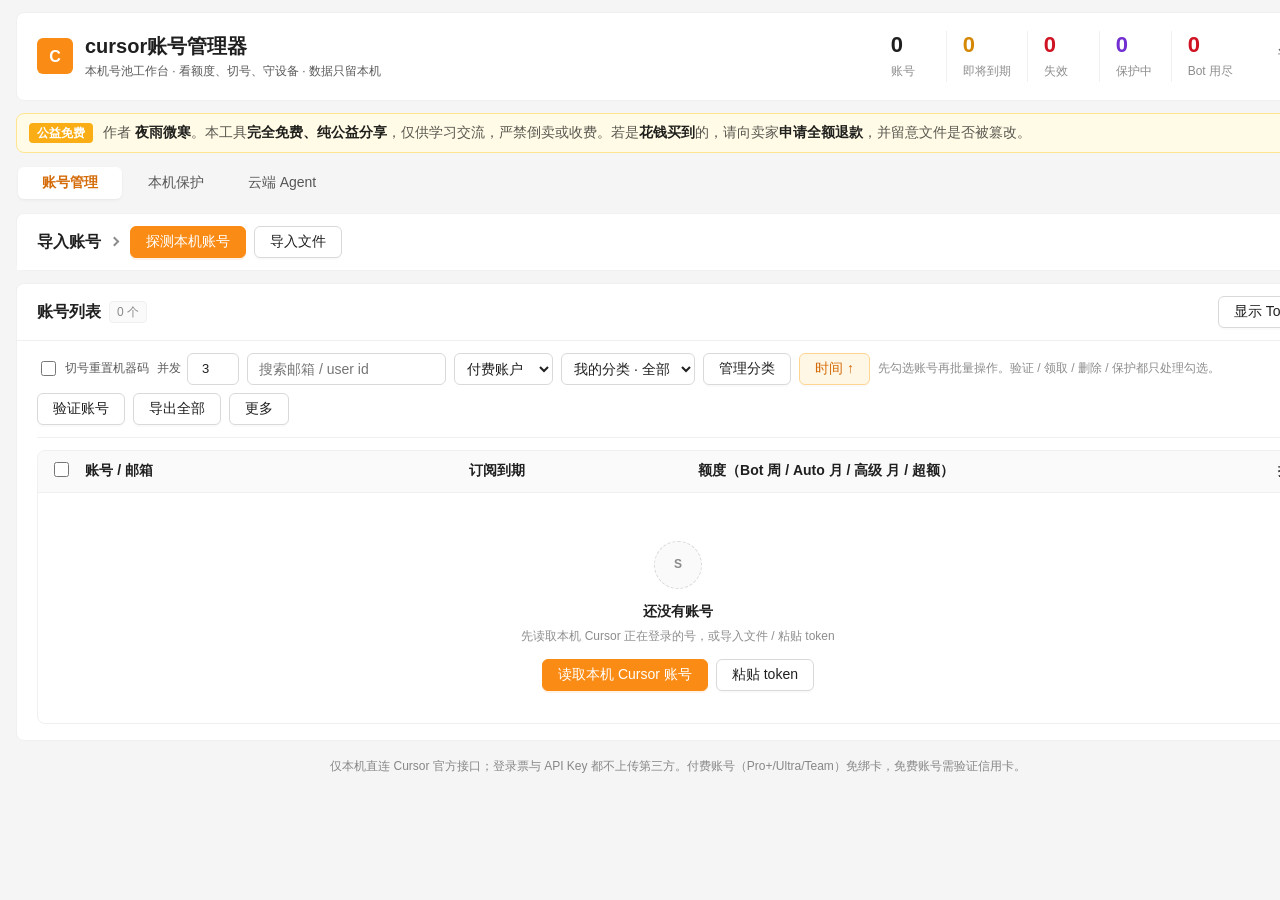
==== commit ef5744ea: "Refresh account list UI and tidy the open-source tree. Default sort by expiry, move plan tags beside" ====
--- a/web/index.html
+++ b/web/index.html
@@ -99,6 +99,7 @@
             <option value="none">未分类</option>
           </select>
           <button type="button" class="btn" id="btnManageTags" title="新增、改名或删除自定义分类">管理分类</button>
+          <button type="button" class="btn" id="btnSortTime" aria-pressed="true" title="按订阅到期时间升序，更早到期的在前。再点一次改为降序。">时间 ↑</button>
           <span class="hint" id="selHint">先勾选账号再批量操作。验证 / 领取 / 删除 / 保护都只处理勾选。</span>
         </div>
         <div class="toolbar-acts">
@@ -126,8 +127,7 @@
             <tr>
               <th class="col-chk"><input type="checkbox" id="chkAll" title="全选/取消" /></th>
               <th class="sortable" data-sort="added" title="本机当前登录的账号固定在最上面，其余按导入时间，新的在上">账号 / 邮箱</th>
-              <th>套餐</th>
-              <th class="sortable" data-sort="remain" title="按剩余时间排序">订阅到期</th>
+              <th class="sortable" data-sort="remain" title="按订阅到期时间排序，再点一次切换升降序。默认升序：更早到期的在前">订阅到期</th>
               <th class="col-quota sortable" data-sort="bot" title="按 Bot 周用量排序">额度（Bot 周 / Auto 月 / 高级 月 / 超额）</th>
               <th class="col-act">操作</th>
             </tr>
@@ -156,18 +156,17 @@
       <div class="drawer-head">
         <div class="drawer-title">
           <h2 id="guardTitle">本机保护</h2>
-          <label class="guard-account" for="guardAccountSelect">付费账号
-            <select id="guardAccountSelect" title="只列出已验证的付费账号：Pro / Pro+ / Ultra / Team / Business">
-              <option value="">选择付费账号</option>
-            </select>
-          </label>
+        </div>
+      </div>
+      <div class="guard-account-row">
+        <label class="guard-account" for="guardAccountSelect">付费账号
+          <select id="guardAccountSelect" title="只列出已验证的付费账号：Pro / Pro+ / Ultra / Team / Business">
+            <option value="">选择付费账号</option>
+          </select>
+        </label>
+        <div class="guard-account-info">
           <p class="drawer-email" id="guardEmail"></p>
-        </div>
-        <div class="drawer-head-acts">
-          <button class="btn" id="guardCancel" title="返回账号列表，不影响已启动的保护">返回列表</button>
-          <button class="btn guard" id="guardPinLocal" hidden title="用本机 Cursor 登录票认 IDE，必要时连同本工具会话一起保留">一键本机保护</button>
-          <button class="btn primary" id="guardStart">启动保护</button>
-          <button class="btn danger" id="guardStop" hidden>停止保护</button>
+          <div class="guard-brief" id="guardBrief" hidden></div>
         </div>
       </div>
       <div class="empty" id="guardEmpty">
@@ -176,6 +175,7 @@
         <span>下拉框只列出已验证的 Pro / Pro+ / Ultra / Team。也可以从账号列表点「本机保护」。离开本页不会停止已启动的保护。</span>
       </div>
       <div id="guardWork" hidden>
+      <div class="guard-tools-row">
       <div class="drawer-tools" id="guardOpts">
         <button class="btn tiny" id="guardRefresh" title="重新拉取云端登录设备">刷新</button>
         <button class="btn tiny" id="guardProbe" title="从本机 Cursor 或已存数据探测并记录 refresh_token">探测票</button>
@@ -188,6 +188,13 @@
           <input type="number" id="guardInterval" min="5" max="3600" step="5" value="30" />
           秒
         </label>
+      </div>
+      <div class="drawer-head-acts">
+        <button class="btn" id="guardCancel" title="返回账号列表，不影响已启动的保护">返回列表</button>
+        <button class="btn guard" id="guardPinLocal" hidden title="用本机 Cursor 登录票认 IDE，必要时连同本工具会话一起保留">一键本机保护</button>
+        <button class="btn primary" id="guardStart">启动保护</button>
+        <button class="btn danger" id="guardStop" hidden>停止保护</button>
+      </div>
       </div>
       <p class="hint guard-diff" id="guardDiff" hidden></p>
       <p class="hint guard-sub" id="guardSub"></p>
@@ -346,6 +353,18 @@
     </div>
   </div>
 
+  <div class="modal-mask nested" id="refreshTicketMask" hidden>
+    <div class="modal glass quit" role="dialog" aria-labelledby="refreshTicketTitle">
+      <h2 id="refreshTicketTitle">刷新登录票确认</h2>
+      <p class="hint" id="refreshTicketBody"></p>
+      <p class="hint danger-note">会向官方换一张新登录票，并新开一台 Desktop App。不会踢掉现有设备。</p>
+      <div class="modal-actions">
+        <button type="button" class="btn" id="refreshTicketCancel">取消</button>
+        <button type="button" class="btn primary" id="refreshTicketOk">确认刷新</button>
+      </div>
+    </div>
+  </div>
+
   <div class="modal-mask nested" id="guardStartMask" hidden>
     <div class="modal glass quit" role="dialog" aria-labelledby="guardStartTitle">
       <h2 id="guardStartTitle">启动保护确认</h2>
--- a/web/style.css
+++ b/web/style.css
@@ -42,6 +42,7 @@
   --info-line: #91caff;
   --viz-4: #722ed1;
 
+  --radius-tag: 4px;
   --radius-sm: 6px;
   --radius-md: 8px;
   --radius-lg: 12px;
@@ -148,7 +149,7 @@
 .ver {
   margin-left: 6px;
   font-size: 12px;
-  font-weight: 500;
+  font-weight: 400;
   color: var(--muted);
   vertical-align: middle;
 }
@@ -356,13 +357,17 @@
 }
 thead th.sortable { cursor: pointer; user-select: none; }
 thead th.sortable:hover { color: var(--brand-dark); }
-thead th.sortable[aria-sort="ascending"]::after { content: " ↑"; font-weight: 500; color: var(--muted); }
-thead th.sortable[aria-sort="descending"]::after { content: " ↓"; font-weight: 500; color: var(--muted); }
+thead th.sortable[aria-sort="ascending"]::after { content: " ↑"; font-weight: 400; color: var(--muted); }
+thead th.sortable[aria-sort="descending"]::after { content: " ↓"; font-weight: 400; color: var(--muted); }
+#btnSortTime[aria-pressed="true"] {
+  color: var(--brand-dark);
+  border-color: var(--brand-line);
+  background: var(--brand-soft);
+}
 thead th:nth-child(2), tbody td:nth-child(2) { width: 30%; }
-thead th:nth-child(3), tbody td:nth-child(3) { width: 64px; }
-thead th:nth-child(4), tbody td:nth-child(4) { width: 168px; }
+thead th:nth-child(3), tbody td:nth-child(3) { width: 220px; }
 th.col-quota, td.col-quota { width: 360px; overflow: hidden; }
-th.col-act, td.col-act { width: 300px; text-align: right; overflow: hidden; }
+th.col-act, td.col-act { width: 248px; text-align: right; overflow: hidden; }
 td.col-act { white-space: normal; border-left: 1px solid var(--line); }
 .act-wrap {
   display: grid;
@@ -376,7 +381,7 @@
   padding: 0 8px;
   overflow: hidden;
   text-overflow: ellipsis;
-  border-radius: 8px;
+  border-radius: var(--radius-sm);
   box-shadow: none;
 }
 .row-menu { display: none; }
@@ -398,13 +403,13 @@
 }
 .acct-main { min-width: 0; flex: 1; }
 .ico-row { display: flex; flex-wrap: wrap; align-items: center; gap: 6px; margin-top: 8px; }
-.ico-row .btn.tiny { height: 30px; border-radius: 10px; padding: 0 12px; }
-.ico-row .btn.primary { font-weight: 600; }
+.ico-row .btn.tiny { height: var(--control-h-sm); border-radius: var(--radius-sm); padding: 0 8px; }
+.ico-row .btn.primary { font-weight: 400; }
 .ico {
-  width: 30px;
-  height: 30px;
+  width: var(--control-h-sm);
+  height: var(--control-h-sm);
   padding: 0;
-  border-radius: 10px;
+  border-radius: var(--radius-sm);
   border: 1px solid #f0f0f0;
   display: inline-flex;
   align-items: center;
@@ -415,8 +420,8 @@
   box-shadow: 0 1px 2px rgba(0, 0, 0, 0.04);
 }
 .ico svg {
-  width: 15px;
-  height: 15px;
+  width: 14px;
+  height: 14px;
   fill: none;
   stroke: currentColor;
   stroke-width: 1.8;
@@ -462,7 +467,9 @@
 tbody tr:hover td { background: var(--surface-soft); }
 tbody tr:has(.rowchk:checked) td { background: var(--brand-soft); }
 tbody tr:has(.rowchk:checked):hover td { background: var(--brand-soft-strong); }
+.mail-line { display: flex; align-items: center; flex-wrap: wrap; gap: 6px; min-width: 0; }
 .mail { font-weight: 600; color: var(--ink); overflow-wrap: anywhere; line-height: 1.35; }
+.plan-tags { display: inline-flex; align-items: center; gap: 4px; flex: none; }
 .uid { color: var(--muted); font-size: 12px; font-family: var(--font-mono); overflow-wrap: anywhere; margin-top: 1px; }
 .meta .pill::before {
   content: "";
@@ -480,8 +487,8 @@
   display: inline-block;
   margin-bottom: 4px;
   padding: 1px 6px;
-  border-radius: 6px;
-  font-weight: 650;
+  border-radius: var(--radius-tag);
+  font-weight: 600;
   color: var(--brand-heavy);
   background: var(--brand-soft);
   border: 1px solid var(--brand-line);
@@ -497,10 +504,10 @@
   display: inline-flex;
   align-items: center;
   font-size: 12px;
-  font-weight: 500;
-  padding: 0 8px;
+  font-weight: 400;
+  padding: 0 7px;
   height: 22px;
-  border-radius: 999px;
+  border-radius: var(--radius-tag);
   border: 1px solid var(--line);
   line-height: 18px;
   white-space: nowrap;
@@ -543,7 +550,7 @@
   background: var(--success-bg);
   border: 1px solid var(--success-line);
   padding: 0 6px;
-  border-radius: 4px;
+  border-radius: var(--radius-tag);
   white-space: nowrap;
 }
 
@@ -659,7 +666,7 @@
 .tab-btn {
   flex: 0 0 auto;
   min-width: 104px;
-  height: 28px;
+  height: var(--control-h);
   padding: 0 12px;
   border: 0;
   background: transparent;
@@ -667,14 +674,14 @@
   font: inherit;
   font-size: 14px;
   font-weight: 400;
-  border-radius: 4px;
+  border-radius: var(--radius-sm);
   cursor: pointer;
   white-space: nowrap;
   box-shadow: none;
 }
 .tab-btn:hover { color: var(--ink); background: transparent; }
 .tab-btn.active {
-  color: var(--ink);
+  color: var(--brand-dark);
   font-weight: 600;
   background: var(--surface);
   box-shadow: var(--shadow-sm);
@@ -708,7 +715,7 @@
   padding: 0 8px;
   height: 20px;
   line-height: 20px;
-  border-radius: var(--radius-sm);
+  border-radius: var(--radius-tag);
   white-space: nowrap;
 }
 
@@ -743,6 +750,17 @@
 .pool-sub .tag-reset { margin-right: 6px; vertical-align: -1px; }
 
 .meta { color: var(--muted); font-size: 12px; display: flex; flex-wrap: wrap; gap: 4px 8px; margin-top: 3px; align-items: center; }
+.acct-times {
+  display: flex;
+  align-items: center;
+  gap: 12px;
+  margin-top: 2px;
+  color: var(--muted);
+  font-size: 12px;
+  line-height: 20px;
+  white-space: nowrap;
+}
+.exp-time { white-space: nowrap; }
 .token-toggle {
   margin-top: 6px;
   display: flex;
@@ -870,12 +888,29 @@
 #guardCard .drawer-head {
   flex: none;
   display: flex;
-  align-items: flex-start;
-  justify-content: space-between;
+  align-items: center;
   gap: 12px;
-  padding: 14px 16px 12px;
-  border-bottom: 1px solid var(--line);
-  background: var(--surface);
+  padding: 12px 16px 0;
+  background: var(--surface);
+}
+.guard-account-row {
+  display: flex;
+  align-items: center;
+  gap: 16px;
+  margin: 8px 16px 0;
+  padding: 12px;
+  border: 1px solid var(--line);
+  border-radius: var(--radius-md);
+  background: var(--surface);
+}
+.guard-account-info {
+  min-width: 0;
+  flex: 1;
+  display: flex;
+  align-items: center;
+  gap: 16px;
+  padding-left: 16px;
+  border-left: 1px solid var(--line);
 }
 #guardCard .drawer-title { min-width: 0; }
 #guardCard .drawer-title h2 {
@@ -896,58 +931,107 @@
   background: var(--guard);
 }
 #guardCard .drawer-email {
-  margin: 4px 0 0;
-  font-size: 12px;
-  color: var(--muted);
+  margin: 0;
+  flex: none;
+  max-width: 240px;
+  font-size: 14px;
+  line-height: 22px;
+  color: var(--ink);
   overflow: hidden;
   text-overflow: ellipsis;
   white-space: nowrap;
 }
+.guard-brief {
+  display: flex;
+  flex: 1;
+  flex-wrap: wrap;
+  align-items: center;
+  gap: 12px 20px;
+  margin-top: 0;
+  min-width: 0;
+}
+.guard-brief-exp { flex: none; }
+.guard-brief-exp .hint { margin-top: 2px; }
+.guard-brief-quota { flex: 1 1 280px; max-width: 420px; min-width: 0; }
+.guard-brief-quota .pools { min-width: 0; gap: 4px; }
 .guard-account {
   display: flex;
-  align-items: center;
-  gap: 8px;
-  margin-top: 8px;
+  flex-direction: column;
+  align-items: flex-start;
+  gap: 4px;
+  margin-top: 0;
+  flex: none;
   font-size: 12px;
-  color: var(--muted);
+  line-height: 20px;
+  color: var(--ink-secondary);
 }
 #guardAccountSelect {
   height: var(--control-h);
-  min-width: 220px;
-  max-width: 360px;
+  min-width: 240px;
+  max-width: 320px;
   border: 1px solid var(--border);
   border-radius: var(--radius-sm);
-  padding: 0 8px;
+  padding: 0 11px;
   background: var(--surface);
   color: var(--ink);
   font: inherit;
-}
+  transition: border-color var(--dur) ease, box-shadow var(--dur) ease;
+}
+#guardAccountSelect:hover { border-color: var(--brand); }
+#guardAccountSelect:focus { outline: none; border-color: var(--brand); box-shadow: var(--focus-ring); }
 #guardCard .drawer-head-acts {
   display: flex;
   flex: none;
   align-items: center;
   gap: 8px;
 }
+.guard-tools-row {
+  display: flex;
+  align-items: center;
+  justify-content: space-between;
+  gap: 12px;
+  flex-wrap: wrap;
+  margin: 12px 16px 0;
+  padding: 8px;
+  border-radius: var(--radius-md);
+  background: var(--surface-soft);
+}
 #guardCard .drawer-tools {
-  flex: none;
+  flex: 1 1 auto;
   display: flex;
   flex-wrap: wrap;
   align-items: center;
   gap: 8px;
-  padding: 10px 16px 0;
+  padding: 0;
 }
 #guardCard .drawer-tools.is-running .guard-interval { display: none; }
 #guardCard .guard-sub {
   flex: none;
-  margin: 8px 16px 0;
+  margin: 10px 16px 0;
+  color: var(--ink-secondary);
 }
 #guardCard .guard-body {
   flex: 1 1 auto;
   min-height: 0;
   max-height: none;
   overflow: auto;
-  padding: 10px 16px 16px;
-}
+  padding: 8px 16px 16px;
+}
+#guardCard .session-list {
+  gap: 0;
+  border: 1px solid var(--line);
+  border-radius: var(--radius-md);
+  overflow: hidden;
+}
+#guardCard .session-list li {
+  border: 0;
+  border-radius: 0;
+  border-bottom: 1px solid var(--line);
+}
+#guardCard .session-list li:last-child { border-bottom: 0; }
+#guardCard .session-list li:hover { background: #fafafa; }
+#guardCard .session-row.selectable.kept:hover { background: var(--success-bg); }
+#guardCard .guard-toolbar { margin-bottom: 8px; }
 #guardCard .guard-stats { grid-template-columns: repeat(auto-fit, minmax(140px, 1fr)); }
 #paneGuard #guardCard {
   display: flex;
@@ -1287,6 +1371,8 @@
 .modal.quit > .hint.danger-note { color: var(--danger-dark); font-weight: 600; }
 #switchConfirmBody { display: grid; gap: 8px; }
 #switchConfirmBody .hint { margin: 0; font-size: 14px; color: var(--ink-secondary); }
+#switchConfirmBody .hint.emph { color: var(--brand-heavy); font-weight: 600; }
+#switchConfirmBody .hint.danger-note { color: var(--danger-dark); font-weight: 600; }
 
 ::-webkit-scrollbar { width: 8px; height: 8px; }
 ::-webkit-scrollbar-track { background: var(--surface-soft); }
@@ -1303,8 +1389,7 @@
   .table-wrap { overflow-x: visible; }
   table { min-width: 0; width: 100%; }
   th.col-act, td.col-act { display: none; }
-  thead th:nth-child(3), tbody td:nth-child(3),
-  thead th:nth-child(4), tbody td:nth-child(4) { display: none; }
+  thead th:nth-child(3), tbody td:nth-child(3) { display: none; }
   thead th:nth-child(2), tbody td:nth-child(2) { width: auto; }
   .token-toggle { flex-wrap: wrap; white-space: normal; }
   .pools { min-width: 0; }
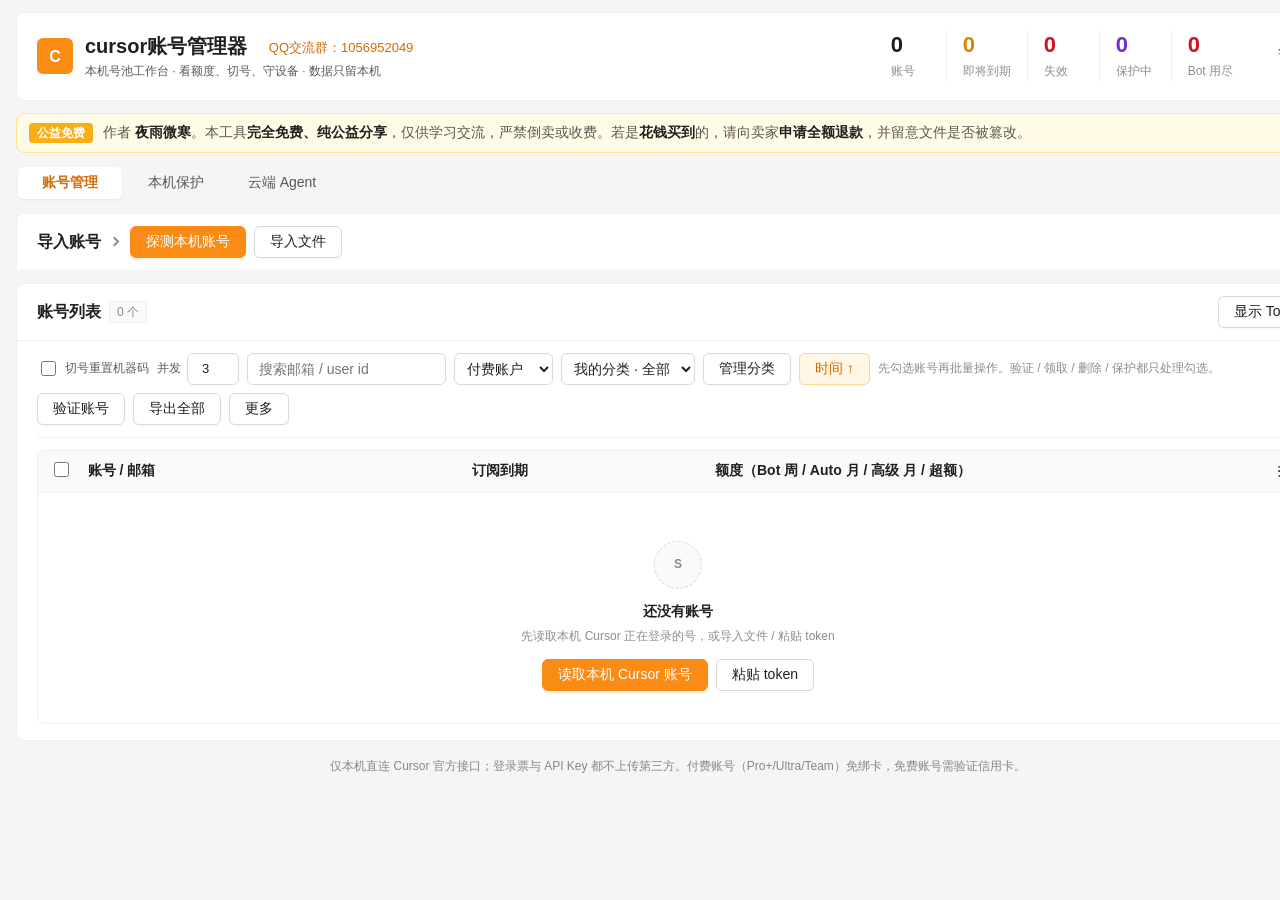
==== commit 81a1bc8e: "Restructure into app/script packages and pin the local account row. Move Python modules under app/, " ====
--- a/web/index.html
+++ b/web/index.html
@@ -12,7 +12,7 @@
       <div class="hero-title">
         <div class="logo">C</div>
         <div>
-          <h1>cursor账号管理器 <span class="ver" id="appVersion"></span></h1>
+          <h1>cursor账号管理器 <span class="ver" id="appVersion"></span> <a class="qq-group" id="qqGroup" href="https://qm.qq.com/q/POZe1e3WYG" target="_blank" rel="noopener noreferrer" title="点击加入 QQ 交流群">QQ交流群：1056952049</a></h1>
           <p class="sub">本机号池工作台 · 看额度、切号、守设备 · 数据只留本机</p>
         </div>
       </div>
@@ -127,8 +127,8 @@
             <tr>
               <th class="col-chk"><input type="checkbox" id="chkAll" title="全选/取消" /></th>
               <th class="sortable" data-sort="added" title="本机当前登录的账号固定在最上面，其余按导入时间，新的在上">账号 / 邮箱</th>
-              <th class="sortable" data-sort="remain" title="按订阅到期时间排序，再点一次切换升降序。默认升序：更早到期的在前">订阅到期</th>
-              <th class="col-quota sortable" data-sort="bot" title="按 Bot 周用量排序">额度（Bot 周 / Auto 月 / 高级 月 / 超额）</th>
+              <th class="sortable" data-sort="remain" title="本机当前登录固定在最上面，其余按订阅到期时间排序，再点一次切换升降序。默认升序：更早到期的在前">订阅到期</th>
+              <th class="col-quota sortable" data-sort="bot" title="本机当前登录固定在最上面，其余按 Bot 周用量排序">额度（Bot 周 / Auto 月 / 高级 月 / 超额）</th>
               <th class="col-act">操作</th>
             </tr>
           </thead>
--- a/web/style.css
+++ b/web/style.css
@@ -153,6 +153,15 @@
   color: var(--muted);
   vertical-align: middle;
 }
+h1 .qq-group {
+  margin-left: 10px;
+  font-size: 13px;
+  font-weight: 500;
+  color: var(--brand-dark);
+  text-decoration: none;
+  vertical-align: middle;
+}
+h1 .qq-group:hover { text-decoration: underline; }
 
 .hero-side { display: flex; align-items: center; gap: var(--space-4); flex-wrap: wrap; }
 .hero-stats {
@@ -367,22 +376,45 @@
 thead th:nth-child(2), tbody td:nth-child(2) { width: 30%; }
 thead th:nth-child(3), tbody td:nth-child(3) { width: 220px; }
 th.col-quota, td.col-quota { width: 360px; overflow: hidden; }
-th.col-act, td.col-act { width: 248px; text-align: right; overflow: hidden; }
+th.col-act, td.col-act { width: 196px; text-align: right; overflow: hidden; }
 td.col-act { white-space: normal; border-left: 1px solid var(--line); }
 .act-wrap {
   display: grid;
   grid-template-columns: repeat(2, minmax(0, 1fr));
-  gap: 5px;
+  gap: 4px;
   width: 100%;
 }
 .act-wrap .btn {
   width: 100%;
   min-width: 0;
-  padding: 0 8px;
+  padding: 0 4px;
+  font-size: 12px;
   overflow: hidden;
   text-overflow: ellipsis;
   border-radius: var(--radius-sm);
   box-shadow: none;
+}
+.act-wrap .btn.token {
+  color: var(--viz-4);
+  border-color: #d3adf7;
+  background: var(--surface);
+}
+.act-wrap .btn.token:hover {
+  border-color: var(--viz-4);
+  background: #f9f0ff;
+}
+.act-wrap .btn.token.on {
+  background: #f9f0ff;
+  box-shadow: inset 0 0 0 1px var(--viz-4);
+}
+.act-wrap .btn.copy {
+  color: var(--info);
+  border-color: var(--info-line);
+  background: var(--surface);
+}
+.act-wrap .btn.copy:hover {
+  border-color: var(--info);
+  background: var(--info-bg);
 }
 .row-menu { display: none; }
 .acct { display: flex; gap: 10px; align-items: flex-start; min-width: 0; }
@@ -467,6 +499,26 @@
 tbody tr:hover td { background: var(--surface-soft); }
 tbody tr:has(.rowchk:checked) td { background: var(--brand-soft); }
 tbody tr:has(.rowchk:checked):hover td { background: var(--brand-soft-strong); }
+tbody tr.is-local td { background: var(--info-bg); }
+tbody tr.is-local td:first-child { box-shadow: inset 3px 0 0 var(--info); }
+tbody tr.is-local:hover td { background: #d6e8ff; }
+tbody tr.is-local:has(.rowchk:checked) td,
+tbody tr.is-local:has(.rowchk:checked):hover td { background: var(--brand-soft); }
+.pill.local-now {
+  color: var(--success-dark);
+  background: var(--success-bg);
+  border-color: var(--success-line);
+  font-weight: 600;
+  gap: 6px;
+}
+.pill.local-now::before {
+  content: "";
+  width: 6px;
+  height: 6px;
+  border-radius: 50%;
+  background: var(--success);
+  box-shadow: 0 0 0 2px rgba(82, 196, 26, 0.25);
+}
 .mail-line { display: flex; align-items: center; flex-wrap: wrap; gap: 6px; min-width: 0; }
 .mail { font-weight: 600; color: var(--ink); overflow-wrap: anywhere; line-height: 1.35; }
 .plan-tags { display: inline-flex; align-items: center; gap: 4px; flex: none; }
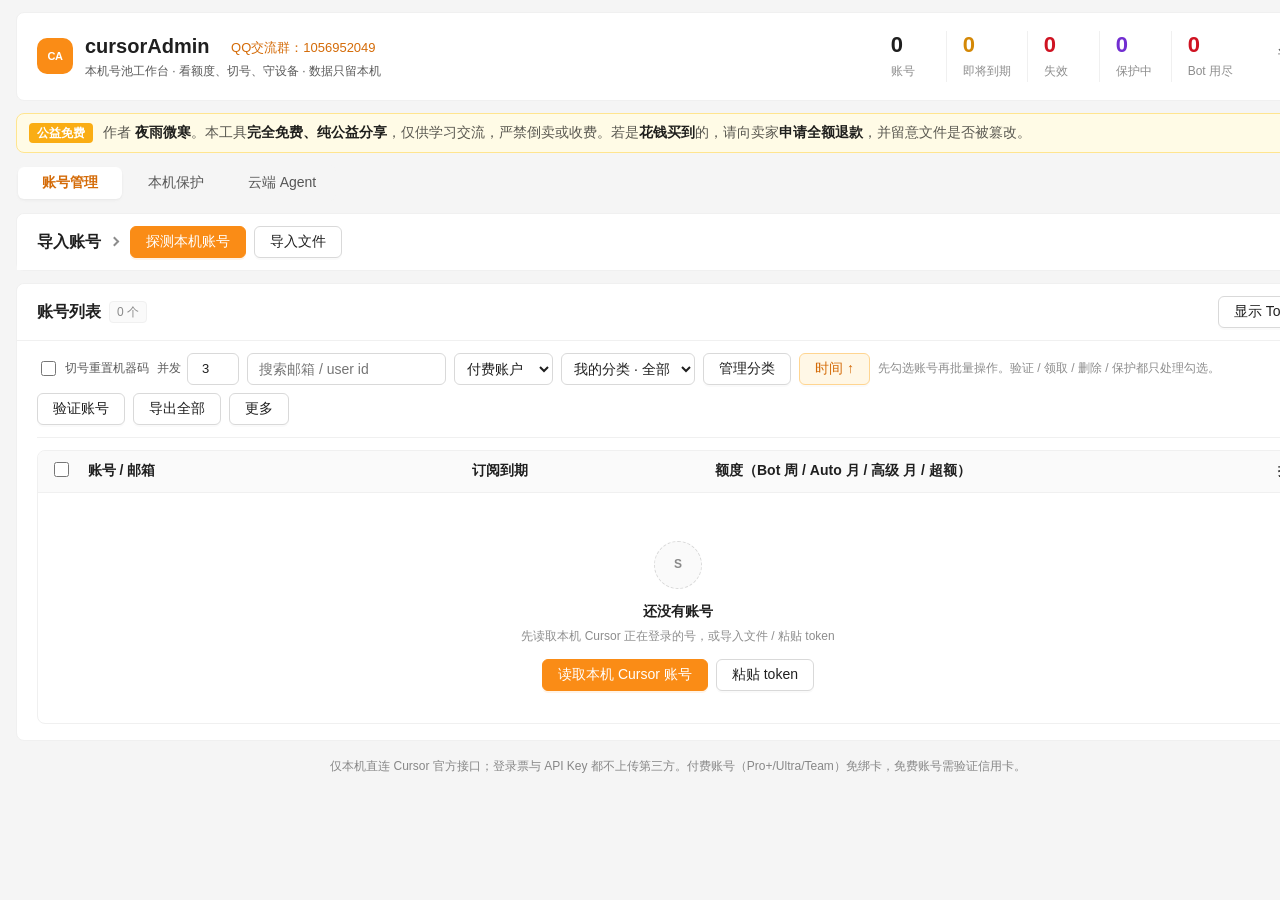
==== commit a677e350: "Rename the product to cursorAdmin and ship a CA brand icon. Align packaging, docs, and UI naming, an" ====
--- a/web/index.html
+++ b/web/index.html
@@ -3,16 +3,16 @@
 <head>
 <meta charset="utf-8" />
 <meta name="viewport" content="width=device-width, initial-scale=1" />
-<title>cursor账号管理器</title>
+<title>cursorAdmin</title>
 <link rel="stylesheet" href="style.css" />
 </head>
 <body>
   <main>
     <header class="glass hero">
       <div class="hero-title">
-        <div class="logo">C</div>
+        <div class="logo">CA</div>
         <div>
-          <h1>cursor账号管理器 <span class="ver" id="appVersion"></span> <a class="qq-group" id="qqGroup" href="https://qm.qq.com/q/POZe1e3WYG" target="_blank" rel="noopener noreferrer" title="点击加入 QQ 交流群">QQ交流群：1056952049</a></h1>
+          <h1>cursorAdmin <span class="ver" id="appVersion"></span> <a class="qq-group" id="qqGroup" href="https://qm.qq.com/q/POZe1e3WYG" target="_blank" rel="noopener noreferrer" title="点击加入 QQ 交流群">QQ交流群：1056952049</a></h1>
           <p class="sub">本机号池工作台 · 看额度、切号、守设备 · 数据只留本机</p>
         </div>
       </div>
@@ -324,7 +324,7 @@
   <div class="modal-mask" id="quitMask" hidden>
     <div class="modal glass quit">
       <h2>退出确认</h2>
-      <p class="hint">确定关闭 cursor账号管理器？</p>
+      <p class="hint">确定关闭 cursorAdmin？</p>
       <div class="modal-actions">
         <button type="button" class="btn" id="quitCancel">取消</button>
         <button type="button" class="btn danger" id="quitOk">关闭应用</button>
--- a/web/style.css
+++ b/web/style.css
@@ -129,13 +129,14 @@
 .logo {
   width: 36px;
   height: 36px;
-  border-radius: var(--radius-sm);
+  border-radius: 10px;
   flex: none;
   display: grid;
   place-items: center;
   color: #fff;
-  font-weight: 600;
-  font-size: 16px;
+  font-weight: 700;
+  font-size: 11px;
+  letter-spacing: -0.04em;
   background: var(--brand);
   border: 0;
 }
